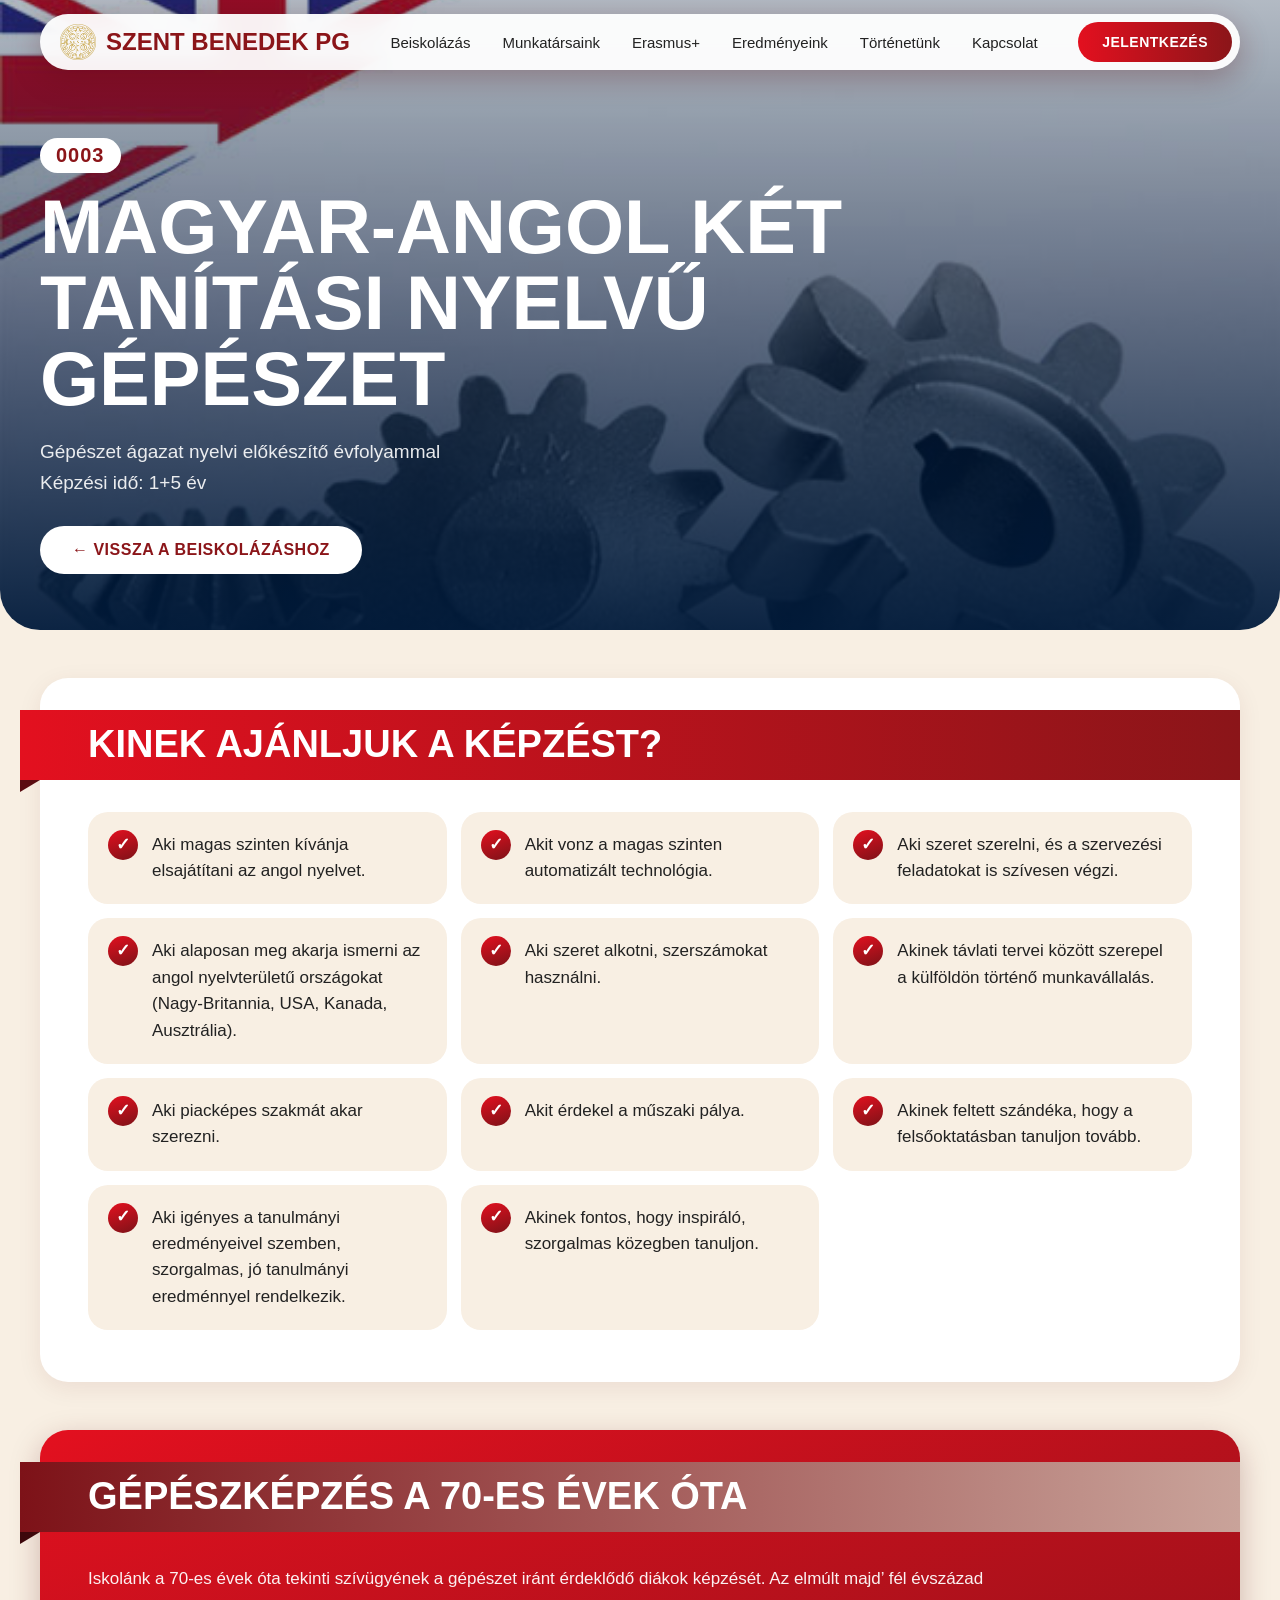
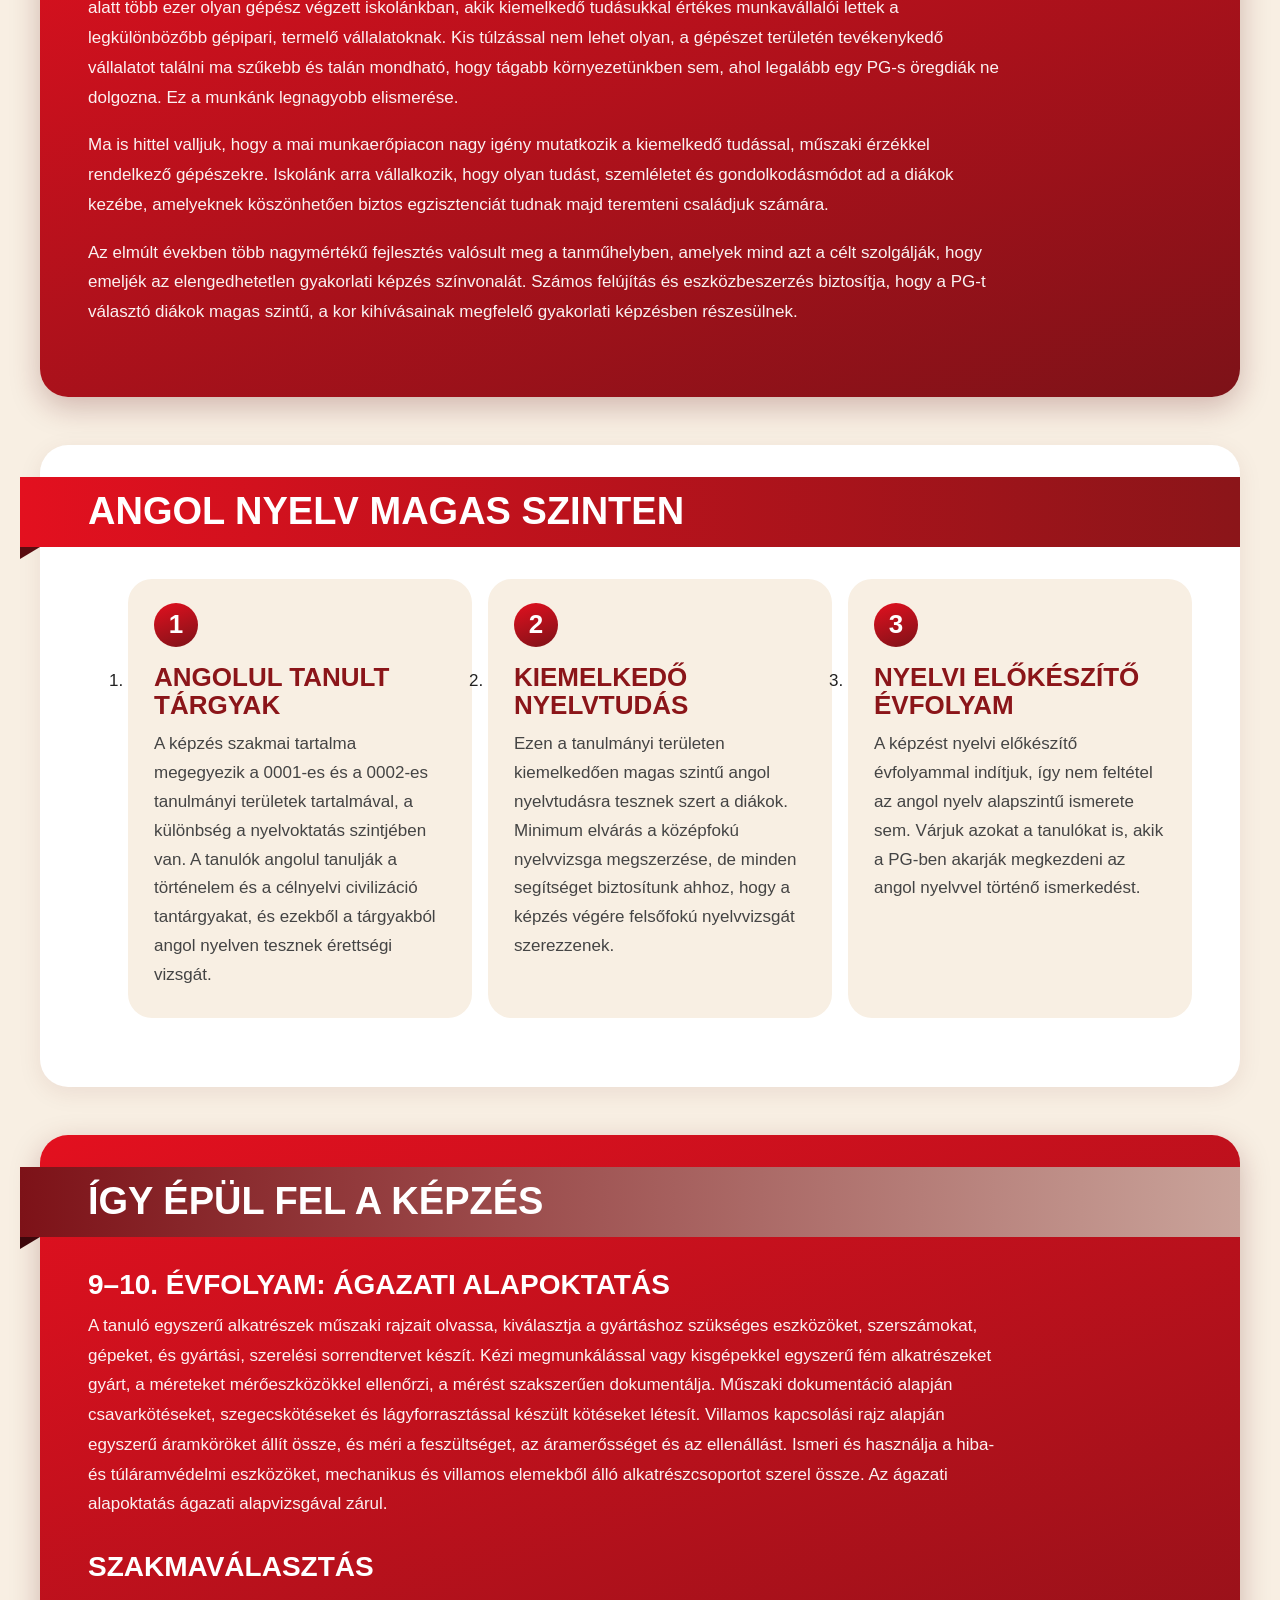
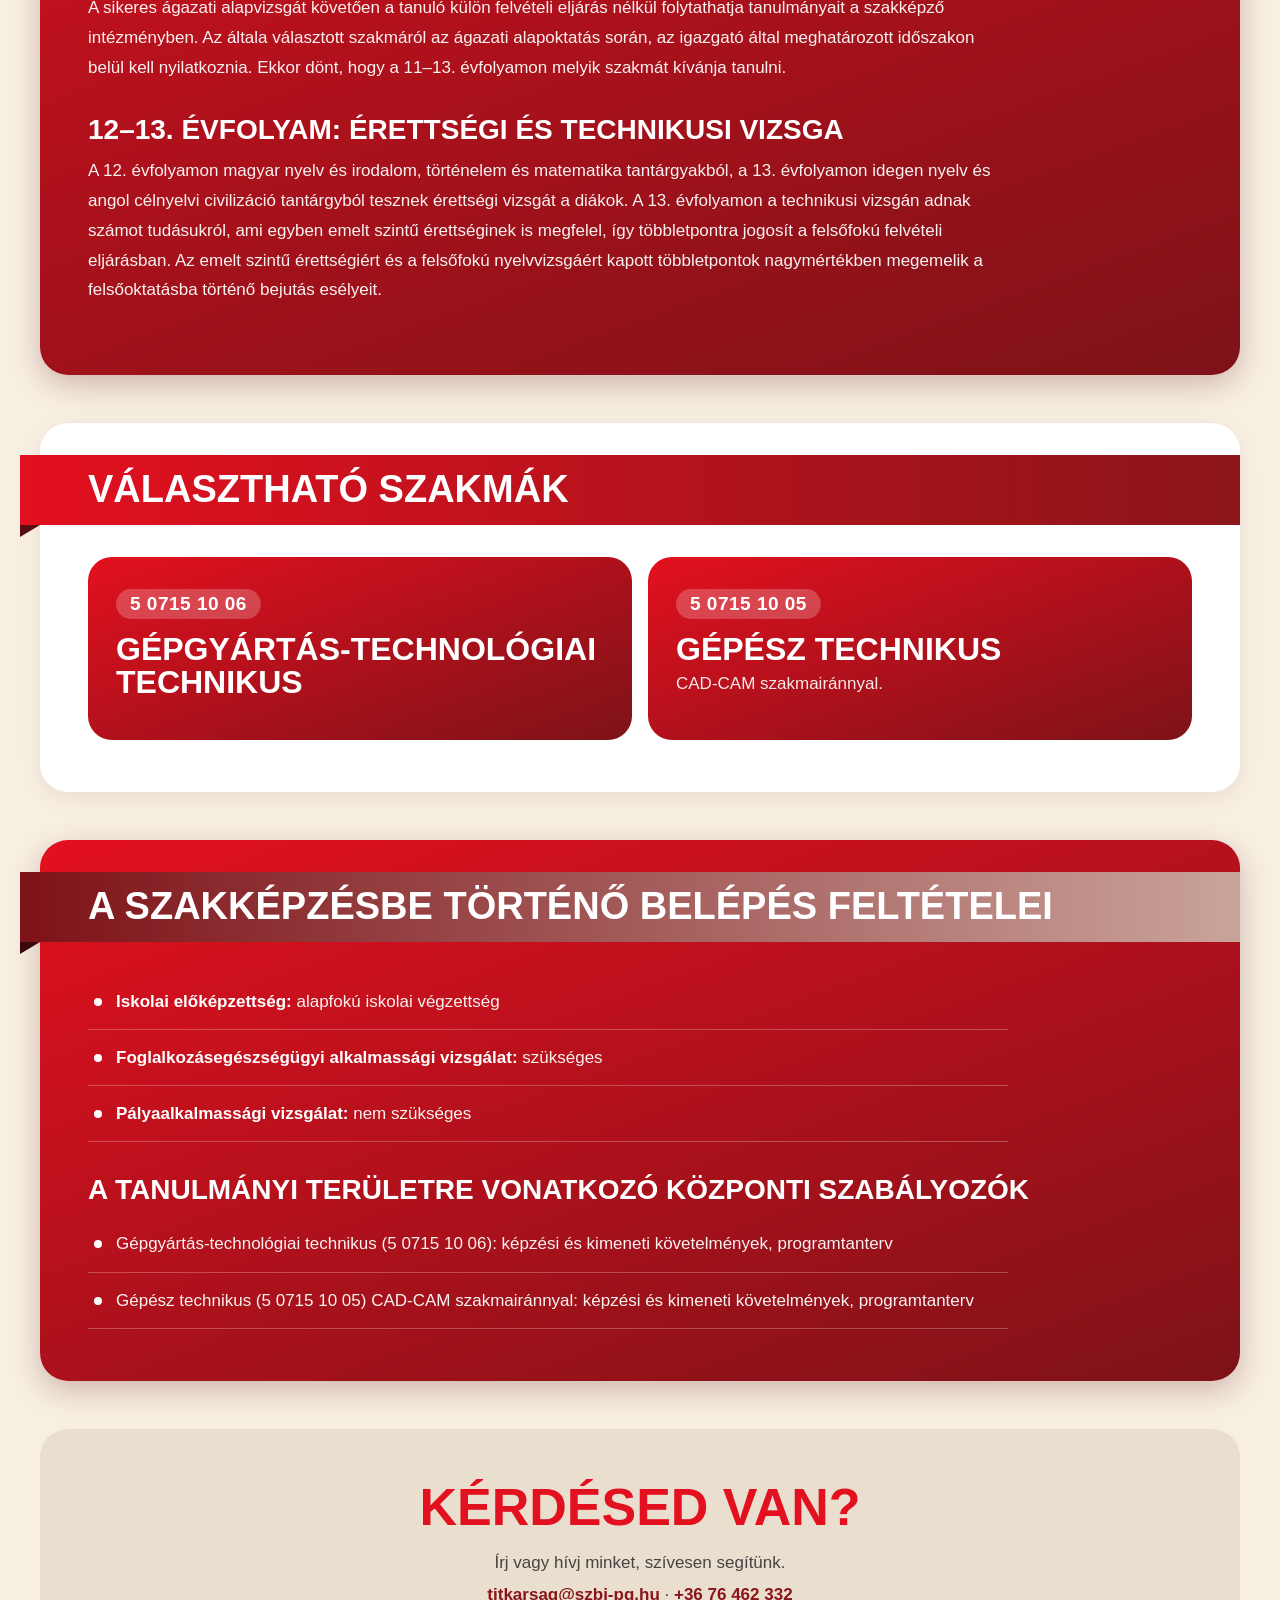
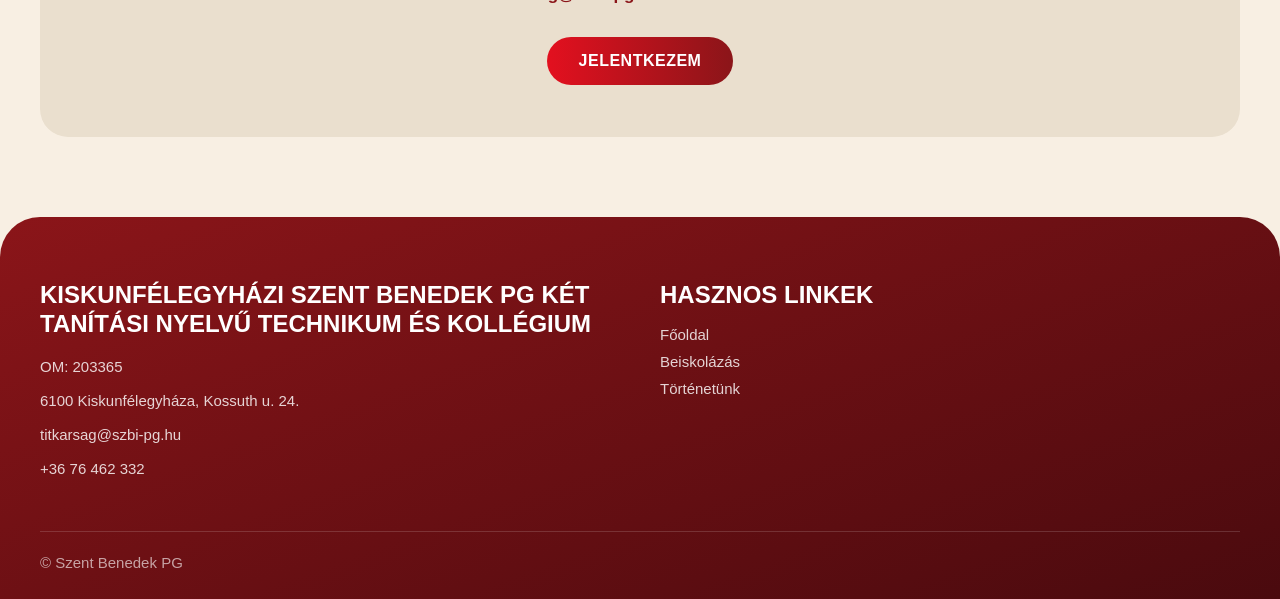
==== angol_gepesz.html @ d61a4f13 "Add files via upload" ====
<!DOCTYPE html>
<html lang="hu">
<head>
    <meta charset="UTF-8">
    <meta name="viewport" content="width=device-width, initial-scale=1.0">
    <title>Magyar-angol két tanítási nyelvű gépészet (0003) - Szent Benedek PG - Kiskunfélegyháza</title>
    <link rel="stylesheet" href="szakmak.css">
</head>
<body>
    <header>
        <nav class="fejlec-tartalom">
            <a href="index.html" class="logo-terulet">
                <img src="pg_logo.png" alt="PG Bencés Címer">
                Szent Benedek PG
            </a>
            <ul class="menu">
                <li><a href="beiskolazas.html">Beiskolázás</a></li>
                <li><a href="munkatarsak.html">Munkatársaink</a></li>
                <li><a href="Erasmus_2022.html">Erasmus+</a></li>
                <li><a href="eredmenyek.html">Eredményeink</a></li>
                <li><a href="index.html#tortenet">Történetünk</a></li>
                <li><a href="#kapcsolat">Kapcsolat</a></li>
            </ul>
            <a href="https://szbi-pg.hu/index.php/hu/beiskolazas" class="jelentkezes-gomb">
                Jelentkezés
            </a>
        </nav>
    </header>

    <section class="nyito-resz" style="background-image: linear-gradient(to top, rgba(0, 26, 58, 0.95), rgba(0, 26, 58, 0.3)), url('gépész_a.jpg');">
        <div class="nyito-tartalom">
            <span class="kod">0003</span>
            <h1>Magyar-angol két tanítási nyelvű gépészet</h1>
            <p>
                Gépészet ágazat nyelvi előkészítő évfolyammal<br>
                Képzési idő: 1+5 év
            </p>
            <a href="beiskolazas.html" class="fo-gomb">← Vissza a beiskolázáshoz</a>
        </div>
    </section>

    <section class="tartalmi-resz">
        <h2 class="szekcio-cim">Kinek ajánljuk a képzést?</h2>
        <ul class="ajanlo-lista">
            <li>Aki magas szinten kívánja elsajátítani az angol nyelvet.</li>
            <li>Akit vonz a magas szinten automatizált technológia.</li>
            <li>Aki szeret szerelni, és a szervezési feladatokat is szívesen végzi.</li>
            <li>Aki alaposan meg akarja ismerni az angol nyelvterületű országokat (Nagy-Britannia, USA, Kanada, Ausztrália).</li>
            <li>Aki szeret alkotni, szerszámokat használni.</li>
            <li>Akinek távlati tervei között szerepel a külföldön történő munkavállalás.</li>
            <li>Aki piacképes szakmát akar szerezni.</li>
            <li>Akit érdekel a műszaki pálya.</li>
            <li>Akinek feltett szándéka, hogy a felsőoktatásban tanuljon tovább.</li>
            <li>Aki igényes a tanulmányi eredményeivel szemben, szorgalmas, jó tanulmányi eredménnyel rendelkezik.</li>
            <li>Akinek fontos, hogy inspiráló, szorgalmas közegben tanuljon.</li>
        </ul>
    </section>

    <section class="reszlet-doboz">
        <div class="reszlet-tartalom">
            <h2>Gépészképzés a 70-es évek óta</h2>
            <p>
                Iskolánk a 70-es évek óta tekinti szívügyének a gépészet iránt érdeklődő diákok képzését.
                Az elmúlt majd’ fél évszázad alatt több ezer olyan gépész végzett iskolánkban, akik
                kiemelkedő tudásukkal értékes munkavállalói lettek a legkülönbözőbb gépipari, termelő
                vállalatoknak. Kis túlzással nem lehet olyan, a gépészet területén tevékenykedő vállalatot
                találni ma szűkebb és talán mondható, hogy tágabb környezetünkben sem, ahol legalább egy
                PG-s öregdiák ne dolgozna. Ez a munkánk legnagyobb elismerése.
            </p>
            <p>
                Ma is hittel valljuk, hogy a mai munkaerőpiacon nagy igény mutatkozik a kiemelkedő
                tudással, műszaki érzékkel rendelkező gépészekre. Iskolánk arra vállalkozik, hogy olyan
                tudást, szemléletet és gondolkodásmódot ad a diákok kezébe, amelyeknek köszönhetően biztos
                egzisztenciát tudnak majd teremteni családjuk számára.
            </p>
            <p>
                Az elmúlt években több nagymértékű fejlesztés valósult meg a tanműhelyben, amelyek mind azt
                a célt szolgálják, hogy emeljék az elengedhetetlen gyakorlati képzés színvonalát. Számos
                felújítás és eszközbeszerzés biztosítja, hogy a PG-t választó diákok magas szintű, a kor
                kihívásainak megfelelő gyakorlati képzésben részesülnek.
            </p>
        </div>
    </section>

    <section class="tartalmi-resz">
        <h2 class="szekcio-cim">Angol nyelv magas szinten</h2>
        <ol class="lepesek">
            <li>
                <h3>Angolul tanult tárgyak</h3>
                <p>
                    A képzés szakmai tartalma megegyezik a 0001-es és a 0002-es tanulmányi területek
                    tartalmával, a különbség a nyelvoktatás szintjében van. A tanulók angolul tanulják a
                    történelem és a célnyelvi civilizáció tantárgyakat, és ezekből a tárgyakból angol
                    nyelven tesznek érettségi vizsgát.
                </p>
            </li>
            <li>
                <h3>Kiemelkedő nyelvtudás</h3>
                <p>
                    Ezen a tanulmányi területen kiemelkedően magas szintű angol nyelvtudásra tesznek szert
                    a diákok. Minimum elvárás a középfokú nyelvvizsga megszerzése, de minden segítséget
                    biztosítunk ahhoz, hogy a képzés végére felsőfokú nyelvvizsgát szerezzenek.
                </p>
            </li>
            <li>
                <h3>Nyelvi előkészítő évfolyam</h3>
                <p>
                    A képzést nyelvi előkészítő évfolyammal indítjuk, így nem feltétel az angol nyelv
                    alapszintű ismerete sem. Várjuk azokat a tanulókat is, akik a PG-ben akarják megkezdeni
                    az angol nyelvvel történő ismerkedést.
                </p>
            </li>
        </ol>
    </section>

    <section class="reszlet-doboz">
        <div class="reszlet-tartalom">
            <h2>Így épül fel a képzés</h2>
            <h3>9–10. évfolyam: ágazati alapoktatás</h3>
            <p>
                A tanuló egyszerű alkatrészek műszaki rajzait olvassa, kiválasztja a gyártáshoz szükséges
                eszközöket, szerszámokat, gépeket, és gyártási, szerelési sorrendtervet készít. Kézi
                megmunkálással vagy kisgépekkel egyszerű fém alkatrészeket gyárt, a méreteket mérőeszközökkel
                ellenőrzi, a mérést szakszerűen dokumentálja. Műszaki dokumentáció alapján csavarkötéseket,
                szegecskötéseket és lágyforrasztással készült kötéseket létesít. Villamos kapcsolási rajz
                alapján egyszerű áramköröket állít össze, és méri a feszültséget, az áramerősséget és az
                ellenállást. Ismeri és használja a hiba- és túláramvédelmi eszközöket, mechanikus és villamos
                elemekből álló alkatrészcsoportot szerel össze. Az ágazati alapoktatás ágazati alapvizsgával
                zárul.
            </p>
            <h3>Szakmaválasztás</h3>
            <p>
                A sikeres ágazati alapvizsgát követően a tanuló külön felvételi eljárás nélkül folytathatja
                tanulmányait a szakképző intézményben. Az általa választott szakmáról az ágazati alapoktatás
                során, az igazgató által meghatározott időszakon belül kell nyilatkoznia. Ekkor dönt, hogy a
                11–13. évfolyamon melyik szakmát kívánja tanulni.
            </p>
            <h3>12–13. évfolyam: érettségi és technikusi vizsga</h3>
            <p>
                A 12. évfolyamon magyar nyelv és irodalom, történelem és matematika tantárgyakból, a 13.
                évfolyamon idegen nyelv és angol célnyelvi civilizáció tantárgyból tesznek érettségi vizsgát
                a diákok. A 13. évfolyamon a technikusi vizsgán adnak számot tudásukról, ami egyben emelt
                szintű érettséginek is megfelel, így többletpontra jogosít a felsőfokú felvételi eljárásban.
                Az emelt szintű érettségiért és a felsőfokú nyelvvizsgáért kapott többletpontok nagymértékben
                megemelik a felsőoktatásba történő bejutás esélyeit.
            </p>
        </div>
    </section>

    <section class="tartalmi-resz szorolap-resz">
        <h2 class="szekcio-cim">Választható szakmák</h2>
        <div class="szakma-valaszto">
            <div class="valaszto-kartya">
                <span class="kod">5 0715 10 06</span>
                <h3>Gépgyártás-technológiai technikus</h3>
            </div>
            <div class="valaszto-kartya">
                <span class="kod">5 0715 10 05</span>
                <h3>Gépész technikus</h3>
                <p>CAD-CAM szakmairánnyal.</p>
            </div>
        </div>
    </section>

    <section class="reszlet-doboz">
        <div class="reszlet-tartalom">
            <h2>A szakképzésbe történő belépés feltételei</h2>
            <ul class="feltetel-lista">
                <li><strong>Iskolai előképzettség:</strong> alapfokú iskolai végzettség</li>
                <li><strong>Foglalkozásegészségügyi alkalmassági vizsgálat:</strong> szükséges</li>
                <li><strong>Pályaalkalmassági vizsgálat:</strong> nem szükséges</li>
            </ul>
            <h3>A tanulmányi területre vonatkozó központi szabályozók</h3>
            <ul class="feltetel-lista">
                <li>Gépgyártás-technológiai technikus (5 0715 10 06): képzési és kimeneti követelmények, programtanterv</li>
                <li>Gépész technikus (5 0715 10 05) CAD-CAM szakmairánnyal: képzési és kimeneti követelmények, programtanterv</li>
            </ul>
        </div>
    </section>

    <section class="kerdes-resz">
        <div class="kerdes-tartalom">
            <h2>Kérdésed van?</h2>
            <p>
                Írj vagy hívj minket, szívesen segítünk.<br>
                <a href="mailto:titkarsag@szbi-pg.hu">titkarsag@szbi-pg.hu</a> ·
                <a href="tel:+3676462332">+36 76 462 332</a>
            </p>
            <a href="https://szbi-pg.hu/index.php/hu/beiskolazas" class="fo-gomb">
                Jelentkezem
            </a>
        </div>
    </section>

    <footer id="kapcsolat">
        <div class="lablec-tartalom">
            <div class="lablec-oszlop">
                <h4>
                    Kiskunfélegyházi Szent Benedek PG Két Tanítási Nyelvű Technikum és Kollégium
                </h4>
                <ul class="kapcsolat-adat">
                    <li>OM: 203365</li>
                    <li>6100 Kiskunfélegyháza, Kossuth u. 24.</li>
                    <li>titkarsag@szbi-pg.hu</li>
                    <li>+36 76 462 332</li>
                </ul>
            </div>
            <div class="lablec-oszlop">
                <h4>Hasznos linkek</h4>
                <ul>
                    <li><a href="index.html">Főoldal</a></li>
                    <li><a href="beiskolazas.html">Beiskolázás</a></li>
                    <li><a href="index.html#tortenet">Történetünk</a></li>
                </ul>
            </div>
        </div>
        <div class="lablec-also-resz">
            © Szent Benedek PG
        </div>
    </footer>
</body>
</html>
---- szakmak.css ----
:root{
    --piros: #e3101f;
    --piros-sotet: #8b1519;
    --bordo: #5a0c10;
    --krem: #f8efe3;
    --krem-sotet: #eadfce;
    --szoveg: #222;
    --szurke: #444;
    --vonal: #e6dccd;
    --atmenet: linear-gradient(90deg, #e3101f, #8b1519);
    --atmenet-fuggoleges: linear-gradient(160deg, #e3101f, #7d1218);
    --cim-betu: 'Barlow Condensed', 'Roboto Condensed', 'Arial Narrow', Arial, sans-serif;
    --szoveg-betu: 'Barlow', 'Helvetica Neue', Helvetica, Arial, sans-serif;
}

/* ---------- Alapok ---------- */

*{ box-sizing: border-box; }

html{ scroll-behavior: smooth; }

body{
    margin: 0;
    font-family: var(--szoveg-betu);
    font-size: 17px;
    color: var(--szoveg);
    background: var(--krem);
    overflow-x: hidden;
}

a{ text-decoration: none; color: inherit; transition: 0.3s; }
ul{ list-style: none; margin: 0; padding: 0; }

/* ---------- Lebegő fejléc ---------- */

header{
    position: fixed;
    top: 14px;
    left: 50%;
    transform: translateX(-50%);
    width: calc(100% - 32px);
    max-width: 1200px;
    z-index: 1000;
    background: rgba(255, 255, 255, 0.94);
    backdrop-filter: blur(12px);
    border-radius: 999px;
    box-shadow: 0 8px 30px rgba(90, 12, 16, 0.3);
}

.fejlec-tartalom{
    display: flex;
    justify-content: space-between;
    align-items: center;
    padding: 8px 8px 8px 20px;
}

.logo-terulet{
    display: flex;
    align-items: center;
    gap: 10px;
    font-family: var(--cim-betu);
    font-weight: 700;
    font-size: 24px;
    text-transform: uppercase;
    color: var(--piros-sotet);
}

.logo-terulet img{ height: 36px; }

.menu{
    display: flex;
    gap: 4px;
    font-size: 15px;
    font-weight: 500;
}

.menu a{
    display: block;
    padding: 8px 14px;
    border-radius: 999px;
}

.menu a:hover{
    background: var(--atmenet);
    color: #fff;
}

.jelentkezes-gomb{
    background: var(--atmenet);
    color: #fff;
    padding: 12px 24px;
    border-radius: 999px;
    font-size: 14px;
    font-weight: 600;
    text-transform: uppercase;
    letter-spacing: 0.5px;
}

.jelentkezes-gomb:hover{
    background: var(--bordo);
}

/* ---------- Nyitó rész ---------- */

.nyito-resz{
    min-height: 70vh;
    display: flex;
    align-items: flex-end;
    padding: 120px 40px 56px;
    border-radius: 0 0 40px 40px;
    background:
        linear-gradient(to top, rgba(90, 12, 16, 0.96), rgba(90, 12, 16, 0.25)),
        url('pg.jpg') center / cover;
    color: #fff;
}

.nyito-tartalom{
    width: 100%;
    max-width: 1200px;
    margin: 0 auto;
}

.nyito-resz .kod{
    display: inline-block;
    margin-bottom: 16px;
    padding: 6px 16px;
    border-radius: 999px;
    background: #fff;
    color: var(--piros-sotet);
    font-family: var(--cim-betu);
    font-size: 20px;
    font-weight: 700;
    letter-spacing: 1px;
}

.nyito-resz h1{
    max-width: 900px;
    margin: 0 0 20px;
    font-family: var(--cim-betu);
    font-size: clamp(42px, 6.5vw, 76px);
    font-weight: 700;
    line-height: 1;
    text-transform: uppercase;
}

.nyito-resz p{
    max-width: 620px;
    margin: 0 0 28px;
    font-size: 19px;
    line-height: 1.6;
    color: rgba(255, 255, 255, 0.9);
}

.fo-gomb{
    display: inline-block;
    padding: 15px 32px;
    border-radius: 999px;
    background: var(--atmenet);
    color: #fff;
    font-weight: 600;
    font-size: 16px;
    text-transform: uppercase;
    letter-spacing: 0.5px;
}

.fo-gomb:hover{ background: var(--bordo); }

/* a nyitó részben a gomb fehér, hogy elváljon a háttértől */
.nyito-resz .fo-gomb{
    background: #fff;
    color: var(--piros-sotet);
}

.nyito-resz .fo-gomb:hover{
    background: var(--krem-sotet);
}

/* ---------- Kártyák (fehér és piros) ---------- */

.tartalmi-resz,
.reszlet-doboz,
.kerdes-resz{
    --kancsal: 20px;     /* ennyivel lóg ki balra a szalag */
    --belso: 48px;       /* a kártya belső margója */
    position: relative;
    width: calc(100% - 32px);
    max-width: 1200px;
    margin: 48px auto;
    padding: 32px var(--belso) 52px;
    border-radius: 28px;
}

.tartalmi-resz{
    background: #fff;
    box-shadow: 0 6px 24px rgba(90, 12, 16, 0.08);
}

.reszlet-doboz{
    background: var(--atmenet-fuggoleges);
    color: #fff;
    box-shadow: 0 10px 30px rgba(90, 12, 16, 0.25);
}

.reszlet-tartalom{ max-width: none; }

/* ---------- Szalagos címek ---------- */

.szekcio-cim,
.reszlet-tartalom > h2{
    position: relative;
    margin: 0 calc(-1 * var(--belso)) 32px calc(-1 * var(--belso) - var(--kancsal));
    padding: 14px 24px 14px calc(var(--belso) + var(--kancsal));
    background: var(--atmenet);
    color: #fff;
    font-family: var(--cim-betu);
    font-size: clamp(26px, 3.4vw, 38px);
    font-weight: 700;
    line-height: 1.1;
    text-transform: uppercase;
}

/* a szalag behajtott sarka */
.szekcio-cim::after,
.reszlet-tartalom > h2::after{
    content: "";
    position: absolute;
    left: 0;
    top: 100%;
    border-style: solid;
    border-width: 12px var(--kancsal) 0 0;
    border-color: var(--bordo) transparent transparent transparent;
}

/* a piros kártyán a szalag világosabb, mint a szórólapon */
.reszlet-tartalom > h2{
    background: linear-gradient(90deg, #7d1218, #c9a39a);
}

.reszlet-tartalom > h2::after{
    border-top-color: #3d070b;
}

/* ---------- Szövegek ---------- */

.reszlet-tartalom p{
    max-width: 920px;
    margin: 0 0 18px;
    line-height: 1.75;
    color: rgba(255, 255, 255, 0.94);
}

.reszlet-tartalom h3{
    margin: 32px 0 10px;
    font-family: var(--cim-betu);
    font-size: 28px;
    font-weight: 700;
    text-transform: uppercase;
    color: #fff;
}

.tartalmi-resz .alcim{
    margin: 36px 0 10px;
    font-family: var(--cim-betu);
    font-size: 28px;
    font-weight: 700;
    text-transform: uppercase;
    color: var(--piros-sotet);
}

/* ---------- „Kinek ajánljuk?” lista ---------- */

.ajanlo-lista{
    display: grid;
    grid-template-columns: repeat(auto-fit, minmax(300px, 1fr));
    gap: 14px;
}

.ajanlo-lista li{
    position: relative;
    padding: 20px 22px 20px 64px;
    border-radius: 20px;
    background: var(--krem);
    line-height: 1.55;
}

.ajanlo-lista li::before{
    content: "✓";
    position: absolute;
    top: 18px;
    left: 20px;
    width: 30px;
    height: 30px;
    display: flex;
    align-items: center;
    justify-content: center;
    border-radius: 50%;
    background: var(--atmenet-fuggoleges);
    color: #fff;
    font-weight: 700;
}

/* ---------- Képzés felépítése (lépések) ---------- */

.lepesek{
    display: grid;
    grid-template-columns: repeat(auto-fit, minmax(300px, 1fr));
    gap: 16px;
    counter-reset: lepes;
}

.lepesek li{
    position: relative;
    padding: 84px 26px 28px;
    border-radius: 24px;
    background: var(--krem);
    counter-increment: lepes;
}

.lepesek li::before{
    content: counter(lepes);
    position: absolute;
    top: 24px;
    left: 26px;
    width: 44px;
    height: 44px;
    display: flex;
    align-items: center;
    justify-content: center;
    border-radius: 50%;
    background: var(--atmenet-fuggoleges);
    color: #fff;
    font-family: var(--cim-betu);
    font-size: 26px;
    font-weight: 700;
}

.lepesek h3{
    margin: 0 0 10px;
    font-family: var(--cim-betu);
    font-size: 26px;
    font-weight: 700;
    line-height: 1.1;
    text-transform: uppercase;
    color: var(--piros-sotet);
}

.lepesek p{
    margin: 0;
    line-height: 1.7;
    color: var(--szurke);
}

/* ---------- Választható szakmák ---------- */

.szakma-valaszto{
    display: grid;
    grid-template-columns: repeat(auto-fit, minmax(300px, 1fr));
    gap: 16px;
}

.valaszto-kartya{
    padding: 32px 28px;
    border-radius: 24px;
    background: var(--atmenet-fuggoleges);
    color: #fff;
}

.valaszto-kartya .kod{
    display: inline-block;
    margin-bottom: 14px;
    padding: 4px 14px;
    border-radius: 999px;
    background: rgba(255, 255, 255, 0.22);
    font-family: var(--cim-betu);
    font-size: 19px;
    font-weight: 600;
    letter-spacing: 0.5px;
}

.valaszto-kartya h3{
    margin: 0 0 8px;
    font-family: var(--cim-betu);
    font-size: 32px;
    font-weight: 700;
    line-height: 1.05;
    text-transform: uppercase;
    color: #fff;
}

.valaszto-kartya p{
    margin: 0;
    color: rgba(255, 255, 255, 0.9);
}

/* ha a piros kártyán belül van, fehér kártyaként jelenik meg */
.reszlet-doboz .valaszto-kartya{
    background: #fff;
    color: var(--szoveg);
}

.reszlet-doboz .valaszto-kartya .kod{
    background: var(--krem);
    color: var(--piros-sotet);
}

.reszlet-doboz .valaszto-kartya h3{ color: var(--piros-sotet); }
.reszlet-doboz .valaszto-kartya p{ color: var(--szurke); }

/* ---------- Belépési feltételek ---------- */

.feltetel-lista li{
    padding: 14px 0 14px 28px;
    position: relative;
    border-bottom: 1px solid var(--vonal);
    line-height: 1.6;
    color: var(--szurke);
}

.feltetel-lista li::before{
    content: "";
    position: absolute;
    left: 6px;
    top: 24px;
    width: 8px;
    height: 8px;
    border-radius: 50%;
    background: var(--piros);
}

.feltetel-lista strong{ color: var(--piros-sotet); }

/* piros kártyán */
.reszlet-doboz .feltetel-lista li{
    border-bottom-color: rgba(255, 255, 255, 0.25);
    color: rgba(255, 255, 255, 0.94);
    max-width: 920px;
}

.reszlet-doboz .feltetel-lista li::before{ background: #fff; }
.reszlet-doboz .feltetel-lista strong{ color: #fff; }

/* ---------- Kérdésed van? ---------- */

.kerdes-resz{
    padding: 52px var(--belso);
    background: var(--krem-sotet);
    text-align: center;
}

.kerdes-tartalom{
    max-width: 700px;
    margin: 0 auto;
}

.kerdes-tartalom h2{
    margin: 0 0 14px;
    font-family: var(--cim-betu);
    font-size: clamp(34px, 4.5vw, 52px);
    font-weight: 700;
    line-height: 1;
    text-transform: uppercase;
    color: var(--piros);
}

.kerdes-tartalom p{
    margin: 0 0 26px;
    line-height: 1.9;
    color: var(--szurke);
}

.kerdes-tartalom p a{
    font-weight: 600;
    color: var(--piros-sotet);
}

.kerdes-tartalom p a:hover{ color: var(--piros); }

/* ---------- Lábléc ---------- */

footer{
    margin-top: 80px;
    padding: 64px 32px 28px;
    border-radius: 40px 40px 0 0;
    background: linear-gradient(160deg, #8b1519, #4a0a0e);
    color: rgba(255, 255, 255, 0.82);
    font-size: 15px;
}

.lablec-tartalom{
    max-width: 1200px;
    margin: 0 auto 40px;
    display: grid;
    grid-template-columns: repeat(auto-fit, minmax(240px, 1fr));
    gap: 40px;
}

.lablec-oszlop h4{
    margin: 0 0 16px;
    font-family: var(--cim-betu);
    font-size: 24px;
    font-weight: 700;
    line-height: 1.2;
    text-transform: uppercase;
    color: #fff;
}

.lablec-oszlop li{ margin-bottom: 10px; }
.kapcsolat-adat{ line-height: 1.6; }
.lablec-oszlop a:hover{ color: #fff; text-decoration: underline; }

.lablec-also-resz{
    max-width: 1200px;
    margin: 0 auto;
    padding-top: 22px;
    border-top: 1px solid rgba(255, 255, 255, 0.2);
    opacity: 0.75;
}

#kapcsolat{ scroll-margin-top: 80px; }

/* ---------- Mobil és tablet ---------- */

@media (max-width: 768px){
    header{ border-radius: 24px; }

    .fejlec-tartalom{ flex-wrap: wrap; padding: 8px 12px 8px 16px; }

    .menu{
        order: 3;
        width: 100%;
        overflow-x: auto;
        white-space: nowrap;
    }

    .nyito-resz{
        padding: 150px 20px 40px;
        border-radius: 0 0 28px 28px;
    }

    .tartalmi-resz,
    .reszlet-doboz,
    .kerdes-resz{
        --kancsal: 10px;
        --belso: 22px;
        width: calc(100% - 20px);
        margin: 32px auto;
        padding-top: 24px;
        padding-bottom: 36px;
        border-radius: 22px;
    }

    .ajanlo-lista,
    .lepesek,
    .szakma-valaszto{
        grid-template-columns: 1fr;
    }

    footer{
        padding: 48px 20px 24px;
        margin-top: 50px;
        border-radius: 28px 28px 0 0;
    }
}
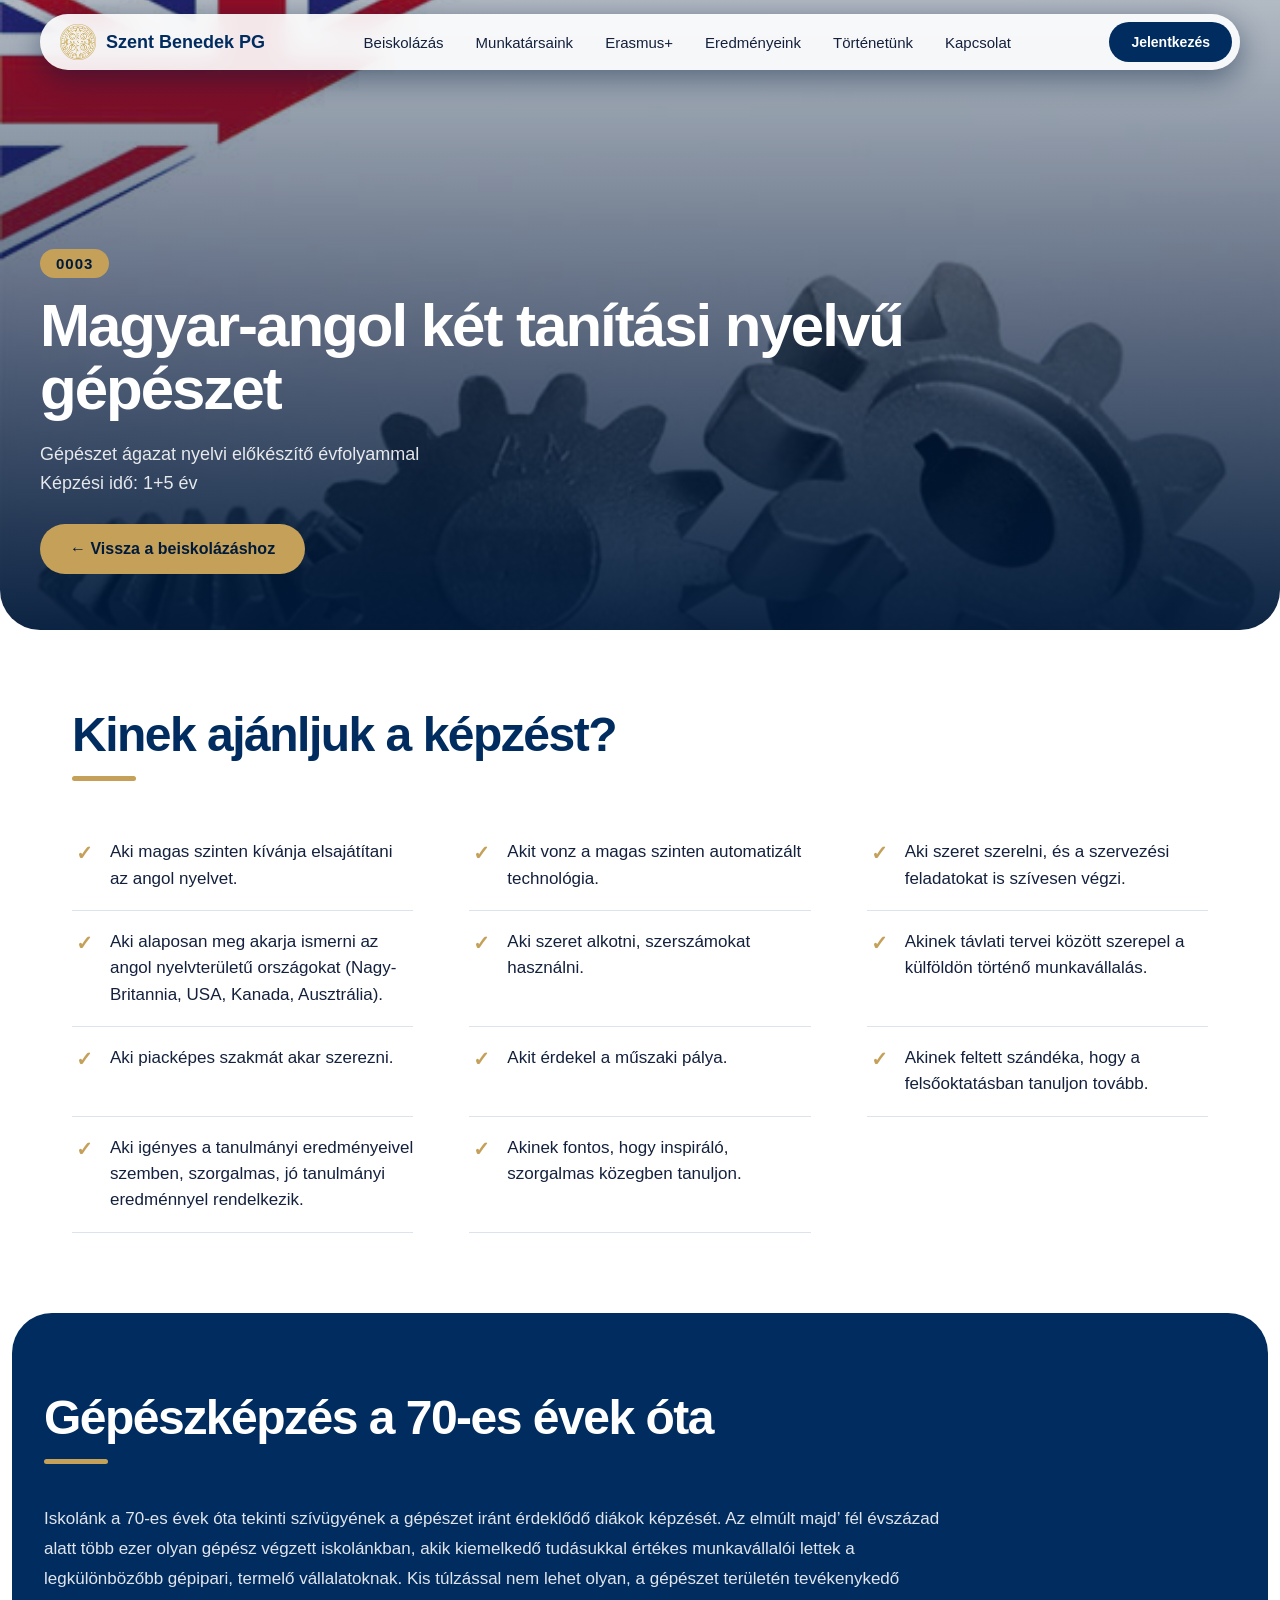
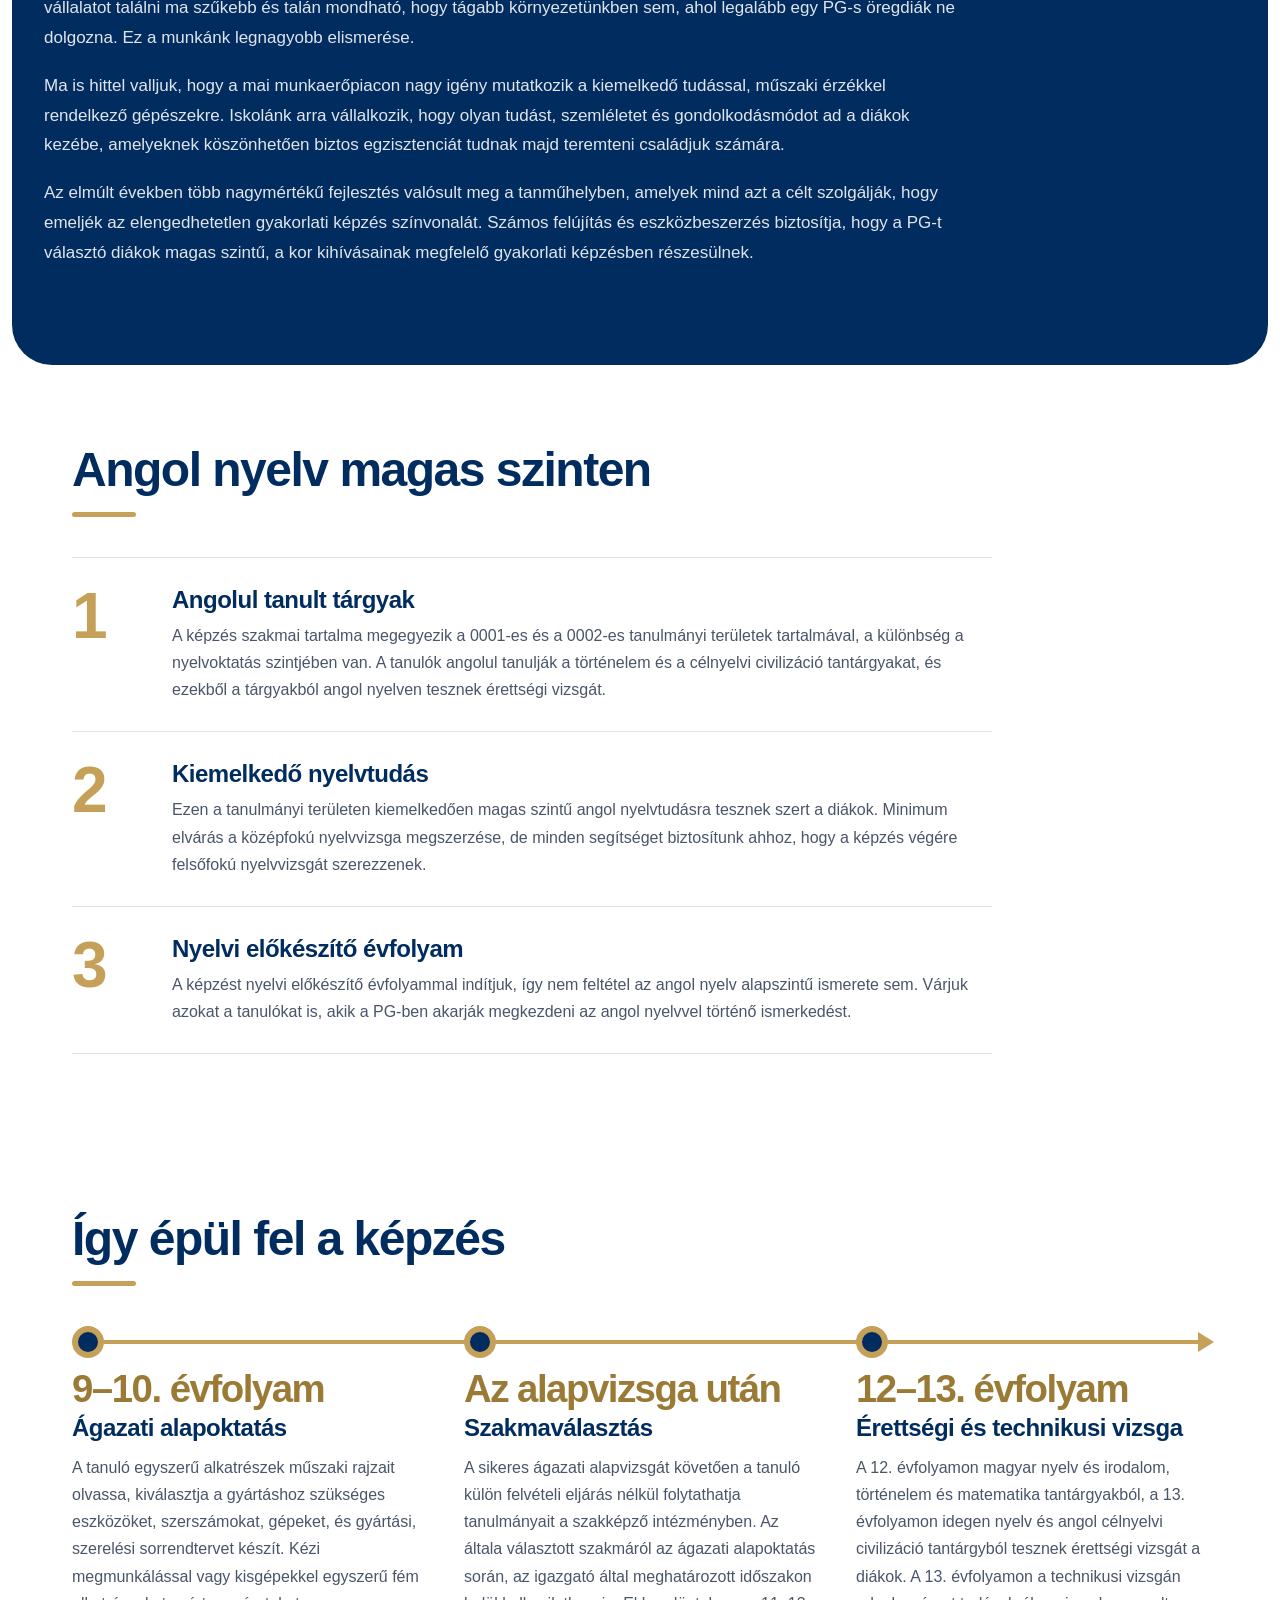
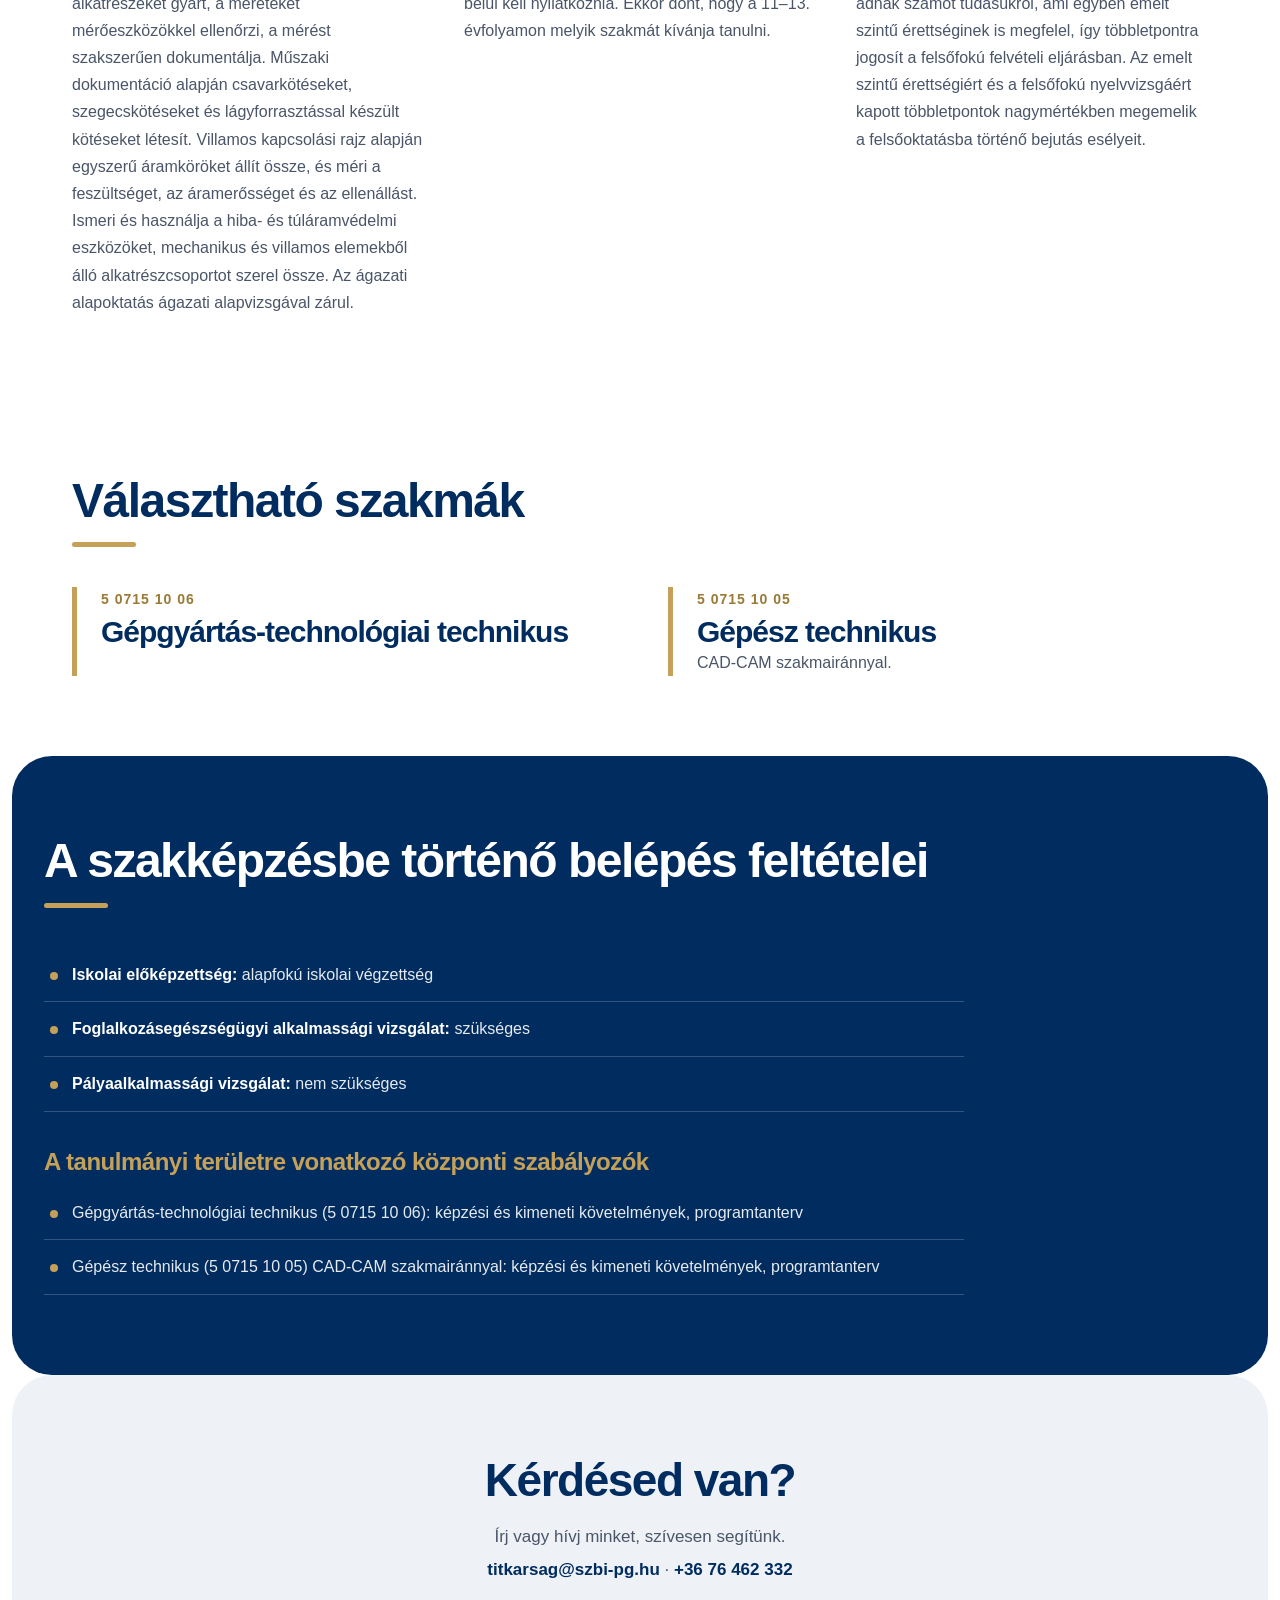
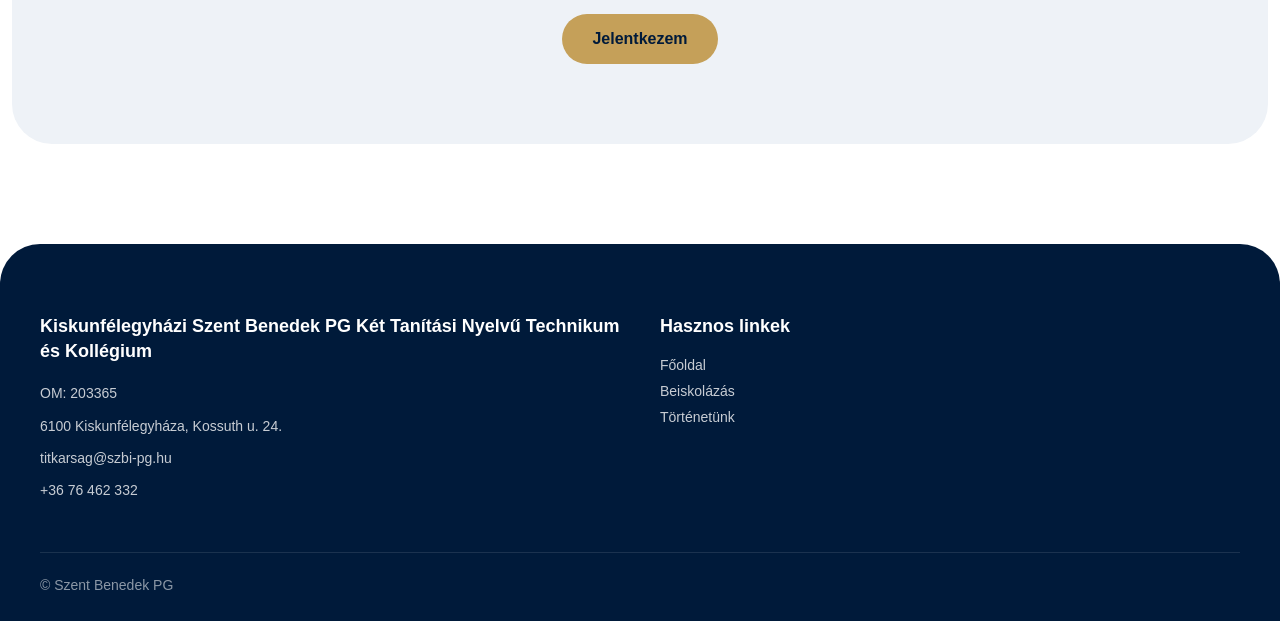
==== commit fea89cf7: "Fix HTML structure and formatting issues" ====
--- a/angol_gepesz.html
+++ b/angol_gepesz.html
@@ -113,39 +113,36 @@
         </ol>
     </section>
 
-    <section class="reszlet-doboz">
-        <div class="reszlet-tartalom">
-            <h2>Így épül fel a képzés</h2>
-            <h3>9–10. évfolyam: ágazati alapoktatás</h3>
-            <p>
-                A tanuló egyszerű alkatrészek műszaki rajzait olvassa, kiválasztja a gyártáshoz szükséges
-                eszközöket, szerszámokat, gépeket, és gyártási, szerelési sorrendtervet készít. Kézi
-                megmunkálással vagy kisgépekkel egyszerű fém alkatrészeket gyárt, a méreteket mérőeszközökkel
-                ellenőrzi, a mérést szakszerűen dokumentálja. Műszaki dokumentáció alapján csavarkötéseket,
-                szegecskötéseket és lágyforrasztással készült kötéseket létesít. Villamos kapcsolási rajz
-                alapján egyszerű áramköröket állít össze, és méri a feszültséget, az áramerősséget és az
-                ellenállást. Ismeri és használja a hiba- és túláramvédelmi eszközöket, mechanikus és villamos
-                elemekből álló alkatrészcsoportot szerel össze. Az ágazati alapoktatás ágazati alapvizsgával
-                zárul.
-            </p>
-            <h3>Szakmaválasztás</h3>
-            <p>
-                A sikeres ágazati alapvizsgát követően a tanuló külön felvételi eljárás nélkül folytathatja
-                tanulmányait a szakképző intézményben. Az általa választott szakmáról az ágazati alapoktatás
-                során, az igazgató által meghatározott időszakon belül kell nyilatkoznia. Ekkor dönt, hogy a
-                11–13. évfolyamon melyik szakmát kívánja tanulni.
-            </p>
-            <h3>12–13. évfolyam: érettségi és technikusi vizsga</h3>
-            <p>
-                A 12. évfolyamon magyar nyelv és irodalom, történelem és matematika tantárgyakból, a 13.
-                évfolyamon idegen nyelv és angol célnyelvi civilizáció tantárgyból tesznek érettségi vizsgát
-                a diákok. A 13. évfolyamon a technikusi vizsgán adnak számot tudásukról, ami egyben emelt
-                szintű érettséginek is megfelel, így többletpontra jogosít a felsőfokú felvételi eljárásban.
-                Az emelt szintű érettségiért és a felsőfokú nyelvvizsgáért kapott többletpontok nagymértékben
-                megemelik a felsőoktatásba történő bejutás esélyeit.
-            </p>
-        </div>
-    </section>
+    <section class="tartalmi-resz felepites">
+        <h2 class="szekcio-cim">Így épül fel a képzés</h2>
+        <div class="idovonal">
+            <div class="allomas">
+                <span class="allomas-jel"></span>
+                <div class="allomas-kartya">
+                    <span class="allomas-ido">9–10. évfolyam</span>
+                    <h3>Ágazati alapoktatás</h3>
+                    <p>A tanuló egyszerű alkatrészek műszaki rajzait olvassa, kiválasztja a gyártáshoz szükséges eszközöket, szerszámokat, gépeket, és gyártási, szerelési sorrendtervet készít. Kézi megmunkálással vagy kisgépekkel egyszerű fém alkatrészeket gyárt, a méreteket mérőeszközökkel ellenőrzi, a mérést szakszerűen dokumentálja. Műszaki dokumentáció alapján csavarkötéseket, szegecskötéseket és lágyforrasztással készült kötéseket létesít. Villamos kapcsolási rajz alapján egyszerű áramköröket állít össze, és méri a feszültséget, az áramerősséget és az ellenállást. Ismeri és használja a hiba- és túláramvédelmi eszközöket, mechanikus és villamos elemekből álló alkatrészcsoportot szerel össze. Az ágazati alapoktatás ágazati alapvizsgával zárul.</p>
+                </div>
+            </div>
+            <div class="allomas">
+                <span class="allomas-jel"></span>
+                <div class="allomas-kartya">
+                    <span class="allomas-ido">Az alapvizsga után</span>
+                    <h3>Szakmaválasztás</h3>
+                    <p>A sikeres ágazati alapvizsgát követően a tanuló külön felvételi eljárás nélkül folytathatja tanulmányait a szakképző intézményben. Az általa választott szakmáról az ágazati alapoktatás során, az igazgató által meghatározott időszakon belül kell nyilatkoznia. Ekkor dönt, hogy a 11–13. évfolyamon melyik szakmát kívánja tanulni.</p>
+                </div>
+            </div>
+            <div class="allomas">
+                <span class="allomas-jel"></span>
+                <div class="allomas-kartya">
+                    <span class="allomas-ido">12–13. évfolyam</span>
+                    <h3>Érettségi és technikusi vizsga</h3>
+                    <p>A 12. évfolyamon magyar nyelv és irodalom, történelem és matematika tantárgyakból, a 13. évfolyamon idegen nyelv és angol célnyelvi civilizáció tantárgyból tesznek érettségi vizsgát a diákok. A 13. évfolyamon a technikusi vizsgán adnak számot tudásukról, ami egyben emelt szintű érettséginek is megfelel, így többletpontra jogosít a felsőfokú felvételi eljárásban. Az emelt szintű érettségiért és a felsőfokú nyelvvizsgáért kapott többletpontok nagymértékben megemelik a felsőoktatásba történő bejutás esélyeit.</p>
+                </div>
+            </div>
+        </div>
+    </section>
+
 
     <section class="tartalmi-resz szorolap-resz">
         <h2 class="szekcio-cim">Választható szakmák</h2>
@@ -219,4 +216,4 @@
         </div>
     </footer>
 </body>
-</html>+</html>
--- a/szakmak.css
+++ b/szakmak.css
@@ -1,16 +1,13 @@
 :root{
-    --piros: #e3101f;
-    --piros-sotet: #8b1519;
-    --bordo: #5a0c10;
-    --krem: #f8efe3;
-    --krem-sotet: #eadfce;
-    --szoveg: #222;
-    --szurke: #444;
-    --vonal: #e6dccd;
-    --atmenet: linear-gradient(90deg, #e3101f, #8b1519);
-    --atmenet-fuggoleges: linear-gradient(160deg, #e3101f, #7d1218);
-    --cim-betu: 'Barlow Condensed', 'Roboto Condensed', 'Arial Narrow', Arial, sans-serif;
-    --szoveg-betu: 'Barlow', 'Helvetica Neue', Helvetica, Arial, sans-serif;
+    --kek: #002c5f;
+    --kek-sotet: #001a3a;
+    --arany: #c5a059;
+    --arany-sotet: #9a7a35;
+    --szoveg: #14213d;
+    --szurke: #4a5568;
+    --hatter-szurke: #eef2f7;
+    --vonal: #dde3ec;
+    --betutipus: 'Helvetica Neue', Helvetica, Arial, sans-serif;
 }
 
 /* ---------- Alapok ---------- */
@@ -21,17 +18,16 @@
 
 body{
     margin: 0;
-    font-family: var(--szoveg-betu);
-    font-size: 17px;
+    font-family: var(--betutipus);
     color: var(--szoveg);
-    background: var(--krem);
+    background: #fff;
     overflow-x: hidden;
 }
 
 a{ text-decoration: none; color: inherit; transition: 0.3s; }
-ul{ list-style: none; margin: 0; padding: 0; }
-
-/* ---------- Lebegő fejléc ---------- */
+ul, ol{ list-style: none; margin: 0; padding: 0; }
+
+/* ---------- Lebegő fejléc (lekerekített sáv) ---------- */
 
 header{
     position: fixed;
@@ -41,10 +37,10 @@
     width: calc(100% - 32px);
     max-width: 1200px;
     z-index: 1000;
-    background: rgba(255, 255, 255, 0.94);
+    background: rgba(255, 255, 255, 0.9);
     backdrop-filter: blur(12px);
     border-radius: 999px;
-    box-shadow: 0 8px 30px rgba(90, 12, 16, 0.3);
+    box-shadow: 0 8px 30px rgba(0, 26, 58, 0.482);
 }
 
 .fejlec-tartalom{
@@ -58,11 +54,9 @@
     display: flex;
     align-items: center;
     gap: 10px;
-    font-family: var(--cim-betu);
     font-weight: 700;
-    font-size: 24px;
-    text-transform: uppercase;
-    color: var(--piros-sotet);
+    font-size: 18px;
+    color: var(--kek);
 }
 
 .logo-terulet img{ height: 36px; }
@@ -81,23 +75,22 @@
 }
 
 .menu a:hover{
-    background: var(--atmenet);
+    background: var(--arany);
+    color: var(--kek);
+}
+
+.jelentkezes-gomb{
+    background: var(--kek);
     color: #fff;
-}
-
-.jelentkezes-gomb{
-    background: var(--atmenet);
-    color: #fff;
-    padding: 12px 24px;
+    padding: 12px 22px;
     border-radius: 999px;
     font-size: 14px;
     font-weight: 600;
-    text-transform: uppercase;
-    letter-spacing: 0.5px;
 }
 
 .jelentkezes-gomb:hover{
-    background: var(--bordo);
+    background: var(--arany);
+    color: var(--kek-sotet);
 }
 
 /* ---------- Nyitó rész ---------- */
@@ -106,10 +99,10 @@
     min-height: 70vh;
     display: flex;
     align-items: flex-end;
-    padding: 120px 40px 56px;
+    padding: 110px 40px 56px;
     border-radius: 0 0 40px 40px;
     background:
-        linear-gradient(to top, rgba(90, 12, 16, 0.96), rgba(90, 12, 16, 0.25)),
+        linear-gradient(to top, rgba(0, 26, 58, 0.95), rgba(0, 26, 58, 0.3)),
         url('pg.jpg') center / cover;
     color: #fff;
 }
@@ -125,10 +118,9 @@
     margin-bottom: 16px;
     padding: 6px 16px;
     border-radius: 999px;
-    background: #fff;
-    color: var(--piros-sotet);
-    font-family: var(--cim-betu);
-    font-size: 20px;
+    background: var(--arany);
+    color: var(--kek-sotet);
+    font-size: 15px;
     font-weight: 700;
     letter-spacing: 1px;
 }
@@ -136,212 +128,160 @@
 .nyito-resz h1{
     max-width: 900px;
     margin: 0 0 20px;
-    font-family: var(--cim-betu);
-    font-size: clamp(42px, 6.5vw, 76px);
-    font-weight: 700;
-    line-height: 1;
-    text-transform: uppercase;
+    font-size: clamp(38px, 6vw, 60px);
+    font-weight: 800;
+    line-height: 1.05;
+    letter-spacing: -2px;
 }
 
 .nyito-resz p{
-    max-width: 620px;
-    margin: 0 0 28px;
-    font-size: 19px;
+    max-width: 600px;
+    margin: 0 0 26px;
+    font-size: 18px;
     line-height: 1.6;
-    color: rgba(255, 255, 255, 0.9);
+    color: rgba(255, 255, 255, 0.88);
 }
 
 .fo-gomb{
     display: inline-block;
-    padding: 15px 32px;
+    padding: 16px 30px;
     border-radius: 999px;
-    background: var(--atmenet);
-    color: #fff;
+    background: var(--arany);
+    color: var(--kek-sotet);
     font-weight: 600;
     font-size: 16px;
-    text-transform: uppercase;
-    letter-spacing: 0.5px;
-}
-
-.fo-gomb:hover{ background: var(--bordo); }
-
-/* a nyitó részben a gomb fehér, hogy elváljon a háttértől */
-.nyito-resz .fo-gomb{
-    background: #fff;
-    color: var(--piros-sotet);
-}
-
-.nyito-resz .fo-gomb:hover{
-    background: var(--krem-sotet);
-}
-
-/* ---------- Kártyák (fehér és piros) ---------- */
-
-.tartalmi-resz,
-.reszlet-doboz,
-.kerdes-resz{
-    --kancsal: 20px;     /* ennyivel lóg ki balra a szalag */
-    --belso: 48px;       /* a kártya belső margója */
-    position: relative;
-    width: calc(100% - 32px);
+}
+
+.fo-gomb:hover{ background: #fff; }
+
+/* ---------- Szekciók ---------- */
+
+.tartalmi-resz{
     max-width: 1200px;
-    margin: 48px auto;
-    padding: 32px var(--belso) 52px;
-    border-radius: 28px;
-}
-
-.tartalmi-resz{
-    background: #fff;
-    box-shadow: 0 6px 24px rgba(90, 12, 16, 0.08);
-}
-
-.reszlet-doboz{
-    background: var(--atmenet-fuggoleges);
-    color: #fff;
-    box-shadow: 0 10px 30px rgba(90, 12, 16, 0.25);
-}
-
-.reszlet-tartalom{ max-width: none; }
-
-/* ---------- Szalagos címek ---------- */
+    margin: 0 auto;
+    padding: 80px 32px;
+}
 
 .szekcio-cim,
 .reszlet-tartalom > h2{
-    position: relative;
-    margin: 0 calc(-1 * var(--belso)) 32px calc(-1 * var(--belso) - var(--kancsal));
-    padding: 14px 24px 14px calc(var(--belso) + var(--kancsal));
-    background: var(--atmenet);
-    color: #fff;
-    font-family: var(--cim-betu);
-    font-size: clamp(26px, 3.4vw, 38px);
-    font-weight: 700;
-    line-height: 1.1;
-    text-transform: uppercase;
-}
-
-/* a szalag behajtott sarka */
+    margin: 0 0 40px;
+    font-size: clamp(32px, 4.5vw, 48px);
+    font-weight: 800;
+    line-height: 1.05;
+    letter-spacing: -1.5px;
+    color: var(--kek);
+}
+
+/* arany vonal a címek alatt */
 .szekcio-cim::after,
 .reszlet-tartalom > h2::after{
     content: "";
-    position: absolute;
-    left: 0;
-    top: 100%;
-    border-style: solid;
-    border-width: 12px var(--kancsal) 0 0;
-    border-color: var(--bordo) transparent transparent transparent;
-}
-
-/* a piros kártyán a szalag világosabb, mint a szórólapon */
-.reszlet-tartalom > h2{
-    background: linear-gradient(90deg, #7d1218, #c9a39a);
-}
-
-.reszlet-tartalom > h2::after{
-    border-top-color: #3d070b;
-}
-
-/* ---------- Szövegek ---------- */
+    display: block;
+    width: 64px;
+    height: 5px;
+    margin-top: 16px;
+    border-radius: 3px;
+    background: var(--arany);
+}
+
+/* kék, lekerekített blokk (mint a főoldalon a Történet) */
+.reszlet-doboz{
+    margin: 0 12px;
+    padding: 80px 32px;
+    border-radius: 40px;
+    background: var(--kek);
+    color: #fff;
+}
+
+.reszlet-tartalom{
+    max-width: 1200px;
+    margin: 0 auto;
+}
+
+.reszlet-tartalom > h2{ color: #fff; }
 
 .reszlet-tartalom p{
     max-width: 920px;
     margin: 0 0 18px;
+    font-size: 17px;
     line-height: 1.75;
-    color: rgba(255, 255, 255, 0.94);
+    color: rgba(255, 255, 255, 0.88);
 }
 
 .reszlet-tartalom h3{
-    margin: 32px 0 10px;
-    font-family: var(--cim-betu);
-    font-size: 28px;
-    font-weight: 700;
-    text-transform: uppercase;
-    color: #fff;
+    margin: 36px 0 10px;
+    font-size: 24px;
+    letter-spacing: -0.5px;
+    color: var(--arany);
 }
 
 .tartalmi-resz .alcim{
-    margin: 36px 0 10px;
-    font-family: var(--cim-betu);
-    font-size: 28px;
-    font-weight: 700;
-    text-transform: uppercase;
-    color: var(--piros-sotet);
-}
-
-/* ---------- „Kinek ajánljuk?” lista ---------- */
+    margin: 40px 0 10px;
+    font-size: 24px;
+    letter-spacing: -0.5px;
+    color: var(--kek);
+}
+
+/* ---------- „Kinek ajánljuk?” – nyitott lista, arany pipákkal ---------- */
 
 .ajanlo-lista{
     display: grid;
-    grid-template-columns: repeat(auto-fit, minmax(300px, 1fr));
-    gap: 14px;
+    grid-template-columns: repeat(auto-fit, minmax(320px, 1fr));
+    column-gap: 56px;
 }
 
 .ajanlo-lista li{
     position: relative;
-    padding: 20px 22px 20px 64px;
-    border-radius: 20px;
-    background: var(--krem);
+    padding: 18px 0 18px 38px;
+    border-bottom: 1px solid var(--vonal);
+    font-size: 17px;
     line-height: 1.55;
+    color: var(--szoveg);
 }
 
 .ajanlo-lista li::before{
     content: "✓";
     position: absolute;
-    top: 18px;
-    left: 20px;
-    width: 30px;
-    height: 30px;
-    display: flex;
-    align-items: center;
-    justify-content: center;
-    border-radius: 50%;
-    background: var(--atmenet-fuggoleges);
-    color: #fff;
-    font-weight: 700;
-}
-
-/* ---------- Képzés felépítése (lépések) ---------- */
+    top: 17px;
+    left: 4px;
+    font-size: 20px;
+    font-weight: 800;
+    color: var(--arany);
+}
+
+/* ---------- Számozott pontok (pl. nyelvi szekció) – kártya nélkül ---------- */
 
 .lepesek{
+    max-width: 920px;
+    counter-reset: lepes;
+}
+
+.lepesek li{
     display: grid;
-    grid-template-columns: repeat(auto-fit, minmax(300px, 1fr));
-    gap: 16px;
-    counter-reset: lepes;
-}
-
-.lepesek li{
-    position: relative;
-    padding: 84px 26px 28px;
-    border-radius: 24px;
-    background: var(--krem);
+    grid-template-columns: 84px 1fr;
+    column-gap: 16px;
+    padding: 28px 0;
+    border-top: 1px solid var(--vonal);
     counter-increment: lepes;
 }
+
+.lepesek li:last-child{ border-bottom: 1px solid var(--vonal); }
 
 .lepesek li::before{
     content: counter(lepes);
-    position: absolute;
-    top: 24px;
-    left: 26px;
-    width: 44px;
-    height: 44px;
-    display: flex;
-    align-items: center;
-    justify-content: center;
-    border-radius: 50%;
-    background: var(--atmenet-fuggoleges);
-    color: #fff;
-    font-family: var(--cim-betu);
-    font-size: 26px;
-    font-weight: 700;
+    grid-row: 1 / span 2;
+    font-size: 64px;
+    font-weight: 800;
+    line-height: 0.95;
+    letter-spacing: -3px;
+    color: var(--arany);
 }
 
 .lepesek h3{
-    margin: 0 0 10px;
-    font-family: var(--cim-betu);
-    font-size: 26px;
-    font-weight: 700;
-    line-height: 1.1;
-    text-transform: uppercase;
-    color: var(--piros-sotet);
+    margin: 0 0 8px;
+    font-size: 24px;
+    letter-spacing: -0.5px;
+    color: var(--kek);
 }
 
 .lepesek p{
@@ -350,67 +290,52 @@
     color: var(--szurke);
 }
 
-/* ---------- Választható szakmák ---------- */
+/* ---------- Választható szakmák – nyitott sorok arany vonallal ---------- */
 
 .szakma-valaszto{
     display: grid;
     grid-template-columns: repeat(auto-fit, minmax(300px, 1fr));
-    gap: 16px;
+    gap: 32px 56px;
 }
 
 .valaszto-kartya{
-    padding: 32px 28px;
-    border-radius: 24px;
-    background: var(--atmenet-fuggoleges);
-    color: #fff;
+    padding: 4px 0 4px 24px;
+    border-left: 5px solid var(--arany);
 }
 
 .valaszto-kartya .kod{
-    display: inline-block;
-    margin-bottom: 14px;
-    padding: 4px 14px;
-    border-radius: 999px;
-    background: rgba(255, 255, 255, 0.22);
-    font-family: var(--cim-betu);
-    font-size: 19px;
-    font-weight: 600;
-    letter-spacing: 0.5px;
+    display: block;
+    margin-bottom: 8px;
+    font-size: 14px;
+    font-weight: 700;
+    letter-spacing: 1px;
+    color: var(--arany-sotet);
 }
 
 .valaszto-kartya h3{
-    margin: 0 0 8px;
-    font-family: var(--cim-betu);
-    font-size: 32px;
-    font-weight: 700;
-    line-height: 1.05;
-    text-transform: uppercase;
-    color: #fff;
+    margin: 0 0 6px;
+    font-size: 30px;
+    line-height: 1.1;
+    letter-spacing: -1px;
+    color: var(--kek);
 }
 
 .valaszto-kartya p{
     margin: 0;
-    color: rgba(255, 255, 255, 0.9);
-}
-
-/* ha a piros kártyán belül van, fehér kártyaként jelenik meg */
-.reszlet-doboz .valaszto-kartya{
-    background: #fff;
-    color: var(--szoveg);
-}
-
-.reszlet-doboz .valaszto-kartya .kod{
-    background: var(--krem);
-    color: var(--piros-sotet);
-}
-
-.reszlet-doboz .valaszto-kartya h3{ color: var(--piros-sotet); }
-.reszlet-doboz .valaszto-kartya p{ color: var(--szurke); }
+    color: var(--szurke);
+}
+
+/* a kék blokkban fehér szöveggel */
+.reszlet-doboz .valaszto-kartya .kod{ color: var(--arany); }
+.reszlet-doboz .valaszto-kartya h3{ margin-top: 0; color: #fff; font-size: 30px; }
+.reszlet-doboz .valaszto-kartya p{ color: rgba(255, 255, 255, 0.85); }
 
 /* ---------- Belépési feltételek ---------- */
 
 .feltetel-lista li{
+    position: relative;
+    max-width: 920px;
     padding: 14px 0 14px 28px;
-    position: relative;
     border-bottom: 1px solid var(--vonal);
     line-height: 1.6;
     color: var(--szurke);
@@ -424,26 +349,101 @@
     width: 8px;
     height: 8px;
     border-radius: 50%;
-    background: var(--piros);
-}
-
-.feltetel-lista strong{ color: var(--piros-sotet); }
-
-/* piros kártyán */
+    background: var(--arany);
+}
+
+.feltetel-lista strong{ color: var(--kek); }
+
+/* kék blokkon */
 .reszlet-doboz .feltetel-lista li{
-    border-bottom-color: rgba(255, 255, 255, 0.25);
-    color: rgba(255, 255, 255, 0.94);
-    max-width: 920px;
-}
-
-.reszlet-doboz .feltetel-lista li::before{ background: #fff; }
+    border-bottom-color: rgba(255, 255, 255, 0.2);
+    color: rgba(255, 255, 255, 0.9);
+}
+
 .reszlet-doboz .feltetel-lista strong{ color: #fff; }
 
+/* ---------- Képzés felépítése: idővonal (kártya nélkül) ---------- */
+
+.idovonal{
+    position: relative;
+    display: grid;
+    grid-template-columns: repeat(3, 1fr);
+    gap: 40px;
+    padding-top: 44px;
+}
+
+/* az arany vonal, ami végigvezet a képzésen */
+.idovonal::before{
+    content: "";
+    position: absolute;
+    top: 14px;
+    left: 0;
+    right: 0;
+    height: 4px;
+    border-radius: 2px;
+    background: var(--arany);
+}
+
+/* nyílhegy a vonal végén */
+.idovonal::after{
+    content: "";
+    position: absolute;
+    top: 6px;
+    right: -6px;
+    border-style: solid;
+    border-width: 10px 0 10px 16px;
+    border-color: transparent transparent transparent var(--arany);
+}
+
+.allomas{ position: relative; }
+
+.allomas-jel{
+    position: absolute;
+    top: -44px;
+    left: 0;
+    z-index: 1;
+    width: 32px;
+    height: 32px;
+    border-radius: 50%;
+    background: var(--kek);
+    border: 6px solid var(--arany);
+}
+
+.allomas-kartya{
+    height: 100%;
+}
+
+.allomas-ido{
+    display: block;
+    margin-bottom: 6px;
+    font-size: clamp(30px, 3vw, 40px);
+    font-weight: 800;
+    line-height: 1;
+    letter-spacing: -1.5px;
+    color: var(--arany-sotet);
+}
+
+.allomas-kartya h3{
+    margin: 0 0 12px;
+    font-size: 24px;
+    line-height: 1.15;
+    letter-spacing: -0.5px;
+    color: var(--kek);
+}
+
+.allomas-kartya p{
+    margin: 0;
+    line-height: 1.7;
+    color: var(--szurke);
+}
+
 /* ---------- Kérdésed van? ---------- */
 
 .kerdes-resz{
-    padding: 52px var(--belso);
-    background: var(--krem-sotet);
+    margin: 0 12px;
+    padding: 80px 32px;
+    border-radius: 40px;
+    background: var(--hatter-szurke);
     text-align: center;
 }
 
@@ -453,37 +453,37 @@
 }
 
 .kerdes-tartalom h2{
-    margin: 0 0 14px;
-    font-family: var(--cim-betu);
-    font-size: clamp(34px, 4.5vw, 52px);
-    font-weight: 700;
-    line-height: 1;
-    text-transform: uppercase;
-    color: var(--piros);
+    margin: 0 0 16px;
+    font-size: clamp(32px, 4.5vw, 46px);
+    font-weight: 800;
+    line-height: 1.1;
+    letter-spacing: -1.5px;
+    color: var(--kek);
 }
 
 .kerdes-tartalom p{
-    margin: 0 0 26px;
+    margin: 0 0 28px;
+    font-size: 17px;
     line-height: 1.9;
     color: var(--szurke);
 }
 
 .kerdes-tartalom p a{
     font-weight: 600;
-    color: var(--piros-sotet);
-}
-
-.kerdes-tartalom p a:hover{ color: var(--piros); }
+    color: var(--kek);
+}
+
+.kerdes-tartalom p a:hover{ color: var(--arany-sotet); }
 
 /* ---------- Lábléc ---------- */
 
 footer{
-    margin-top: 80px;
-    padding: 64px 32px 28px;
+    margin-top: 100px;
+    padding: 70px 32px 28px;
     border-radius: 40px 40px 0 0;
-    background: linear-gradient(160deg, #8b1519, #4a0a0e);
-    color: rgba(255, 255, 255, 0.82);
-    font-size: 15px;
+    background: var(--kek-sotet);
+    color: rgba(255, 255, 255, 0.78);
+    font-size: 14px;
 }
 
 .lablec-tartalom{
@@ -495,30 +495,60 @@
 }
 
 .lablec-oszlop h4{
-    margin: 0 0 16px;
-    font-family: var(--cim-betu);
-    font-size: 24px;
-    font-weight: 700;
-    line-height: 1.2;
-    text-transform: uppercase;
+    margin: 0 0 18px;
+    font-size: 18px;
+    line-height: 1.4;
     color: #fff;
 }
 
 .lablec-oszlop li{ margin-bottom: 10px; }
 .kapcsolat-adat{ line-height: 1.6; }
-.lablec-oszlop a:hover{ color: #fff; text-decoration: underline; }
+.lablec-oszlop a:hover{ color: var(--arany); }
 
 .lablec-also-resz{
     max-width: 1200px;
     margin: 0 auto;
-    padding-top: 22px;
-    border-top: 1px solid rgba(255, 255, 255, 0.2);
-    opacity: 0.75;
+    padding-top: 24px;
+    border-top: 1px solid rgba(255, 255, 255, 0.15);
+    opacity: 0.7;
 }
 
 #kapcsolat{ scroll-margin-top: 80px; }
 
-/* ---------- Mobil és tablet ---------- */
+/* ---------- Tablet: függőleges idővonal ---------- */
+
+@media (max-width: 900px){
+    .idovonal{
+        grid-template-columns: 1fr;
+        gap: 32px;
+        padding: 0 0 0 48px;
+    }
+
+    .idovonal::before{
+        top: 0;
+        bottom: 0;
+        left: 14px;
+        right: auto;
+        width: 4px;
+        height: auto;
+    }
+
+    .idovonal::after{
+        top: auto;
+        bottom: -8px;
+        left: 7px;
+        right: auto;
+        border-width: 16px 9px 0 9px;
+        border-color: var(--arany) transparent transparent transparent;
+    }
+
+    .allomas-jel{
+        top: 4px;
+        left: -48px;
+    }
+}
+
+/* ---------- Mobil ---------- */
 
 @media (max-width: 768px){
     header{ border-radius: 24px; }
@@ -537,27 +567,23 @@
         border-radius: 0 0 28px 28px;
     }
 
-    .tartalmi-resz,
+    .tartalmi-resz{ padding: 56px 20px; }
+
     .reszlet-doboz,
     .kerdes-resz{
-        --kancsal: 10px;
-        --belso: 22px;
-        width: calc(100% - 20px);
-        margin: 32px auto;
-        padding-top: 24px;
-        padding-bottom: 36px;
-        border-radius: 22px;
-    }
-
-    .ajanlo-lista,
-    .lepesek,
-    .szakma-valaszto{
-        grid-template-columns: 1fr;
-    }
+        margin: 0 8px;
+        padding: 56px 20px;
+        border-radius: 28px;
+    }
+
+    .ajanlo-lista{ grid-template-columns: 1fr; }
+
+    .lepesek li{ grid-template-columns: 56px 1fr; column-gap: 12px; }
+    .lepesek li::before{ font-size: 48px; }
 
     footer{
-        padding: 48px 20px 24px;
-        margin-top: 50px;
+        padding: 50px 20px 24px;
+        margin-top: 60px;
         border-radius: 28px 28px 0 0;
     }
-}+}
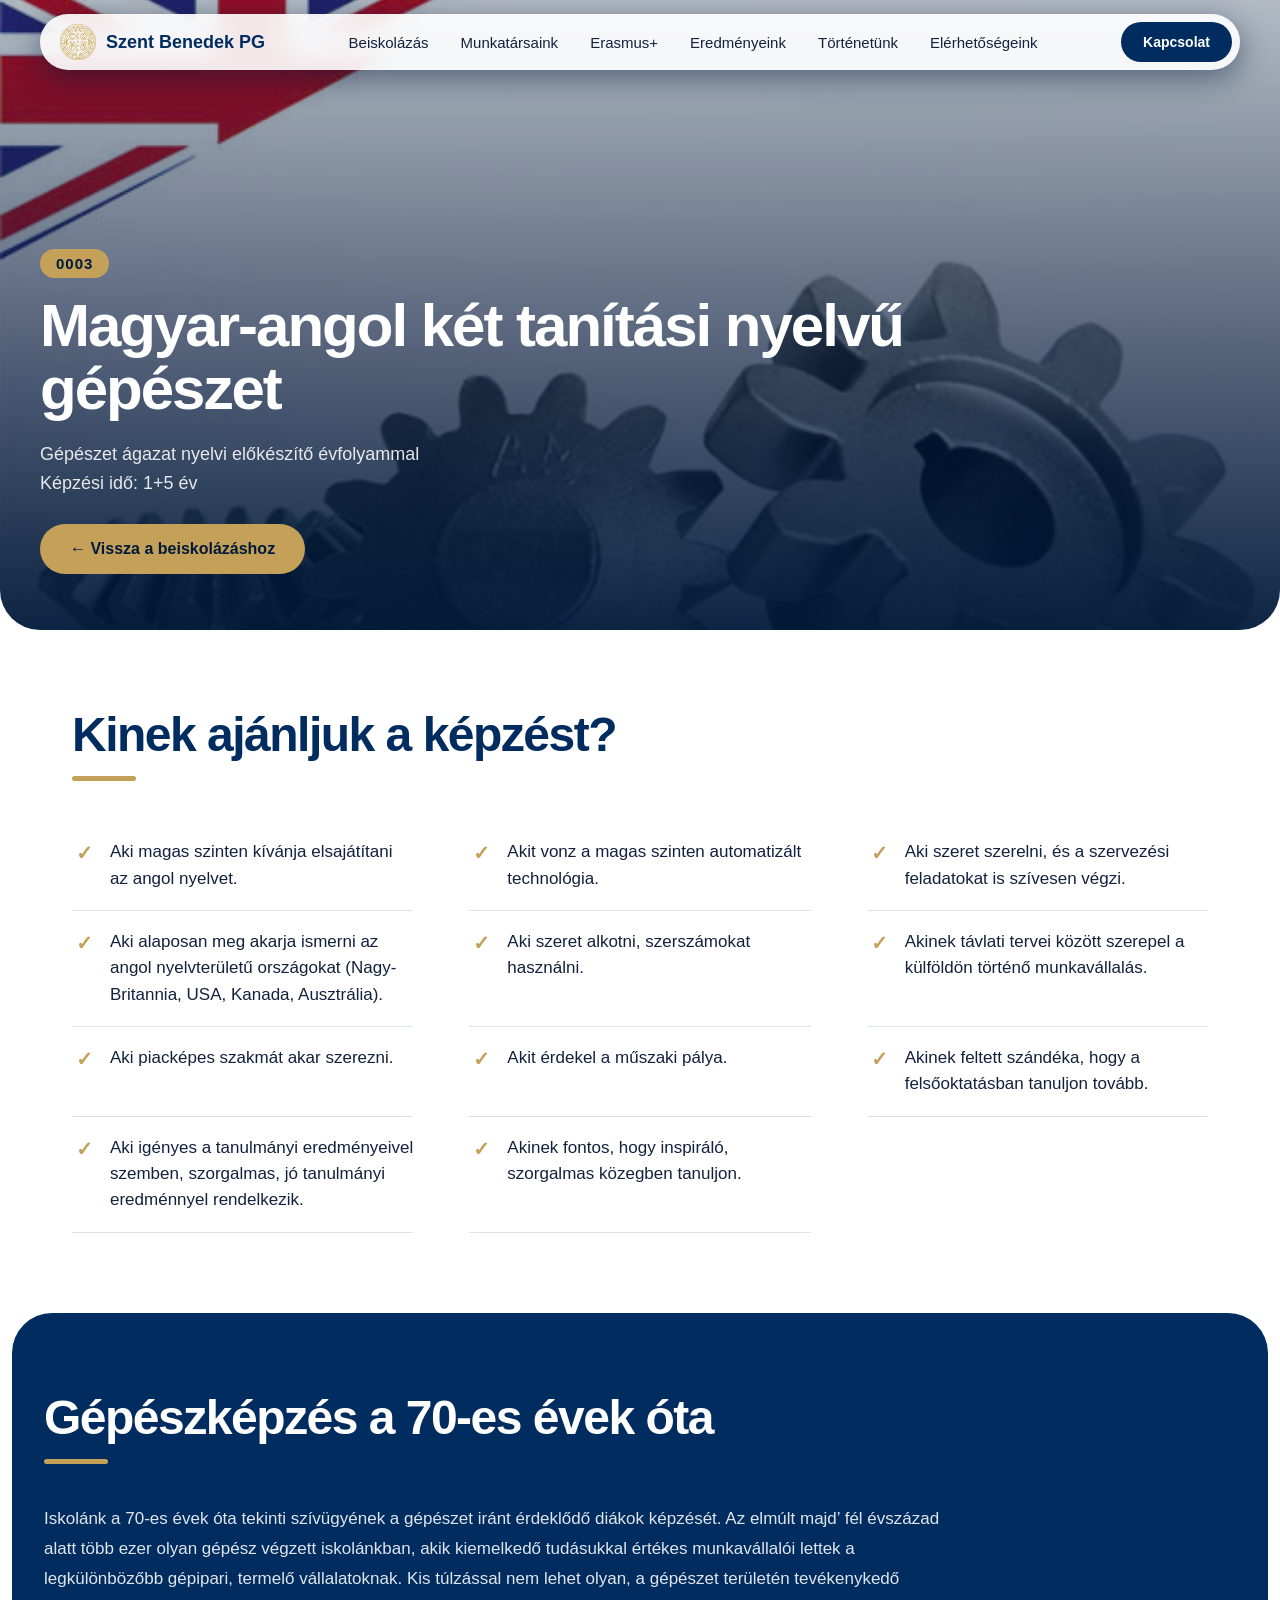
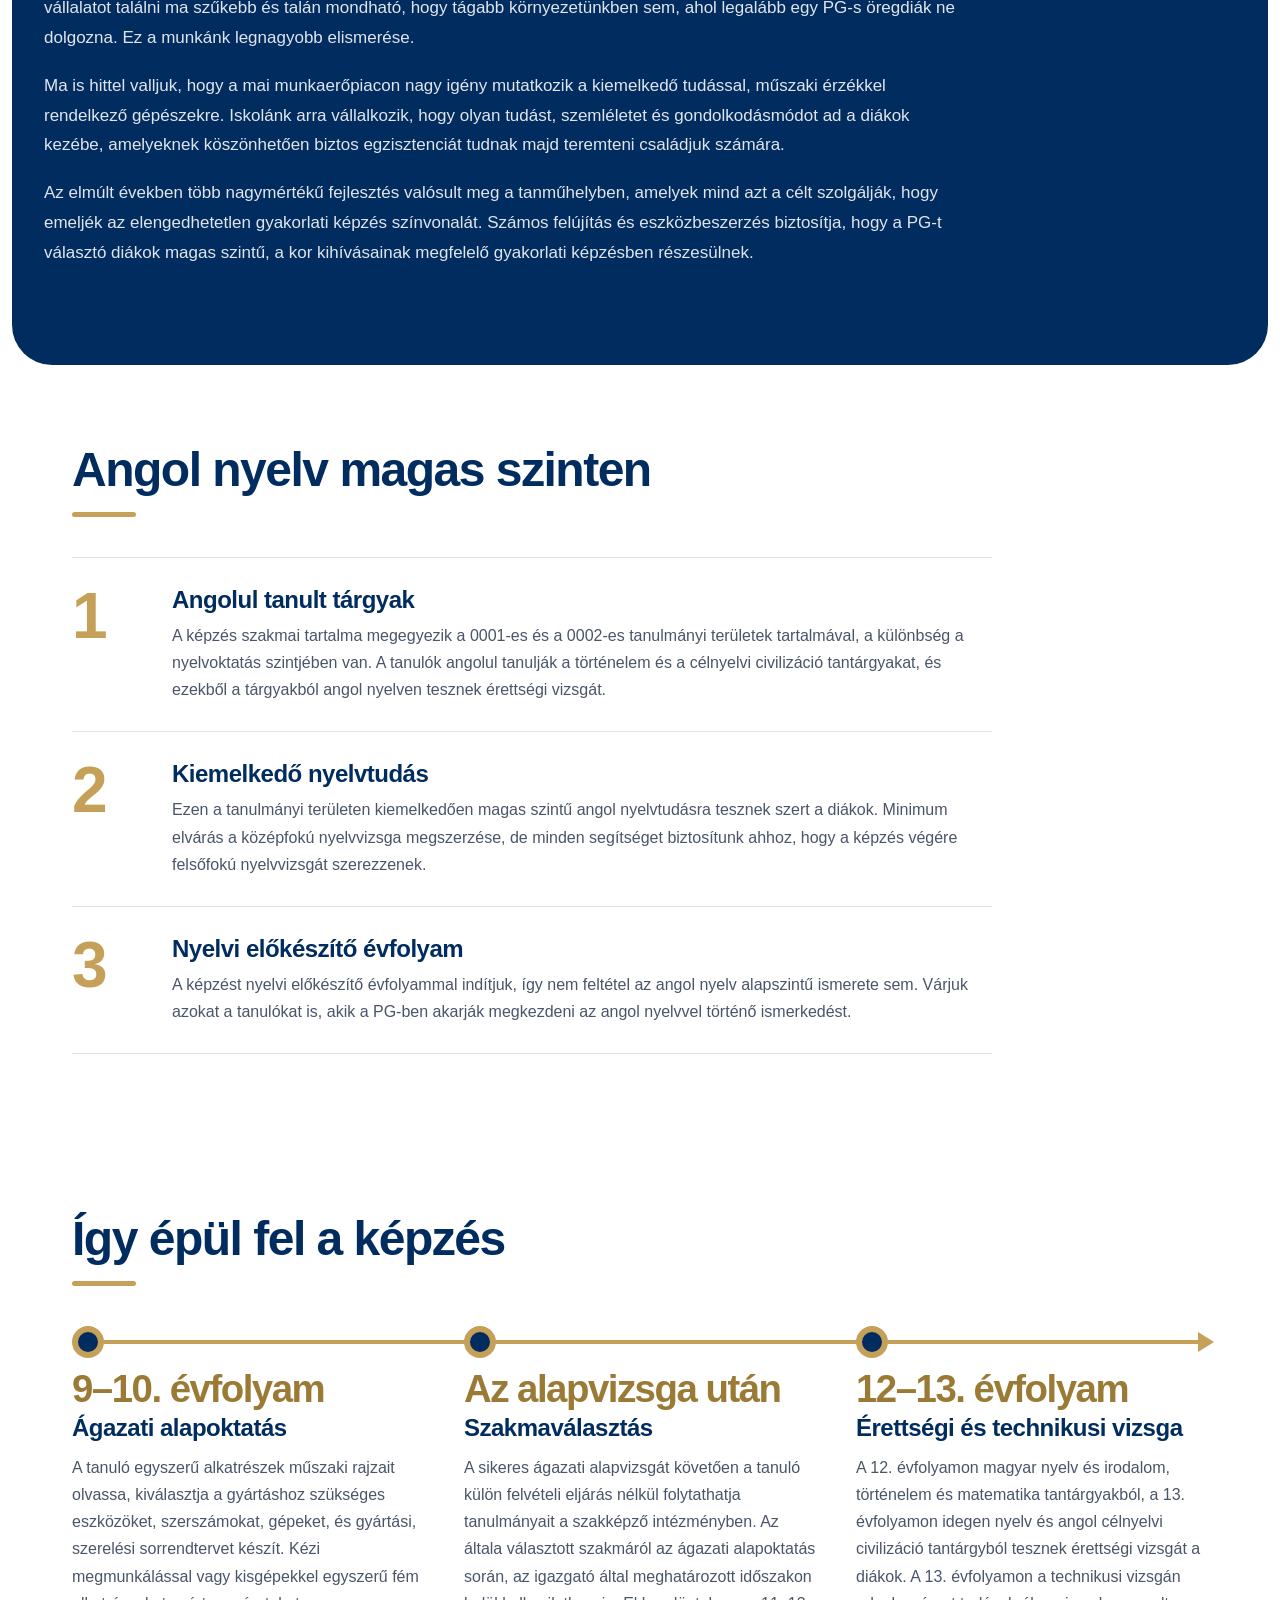
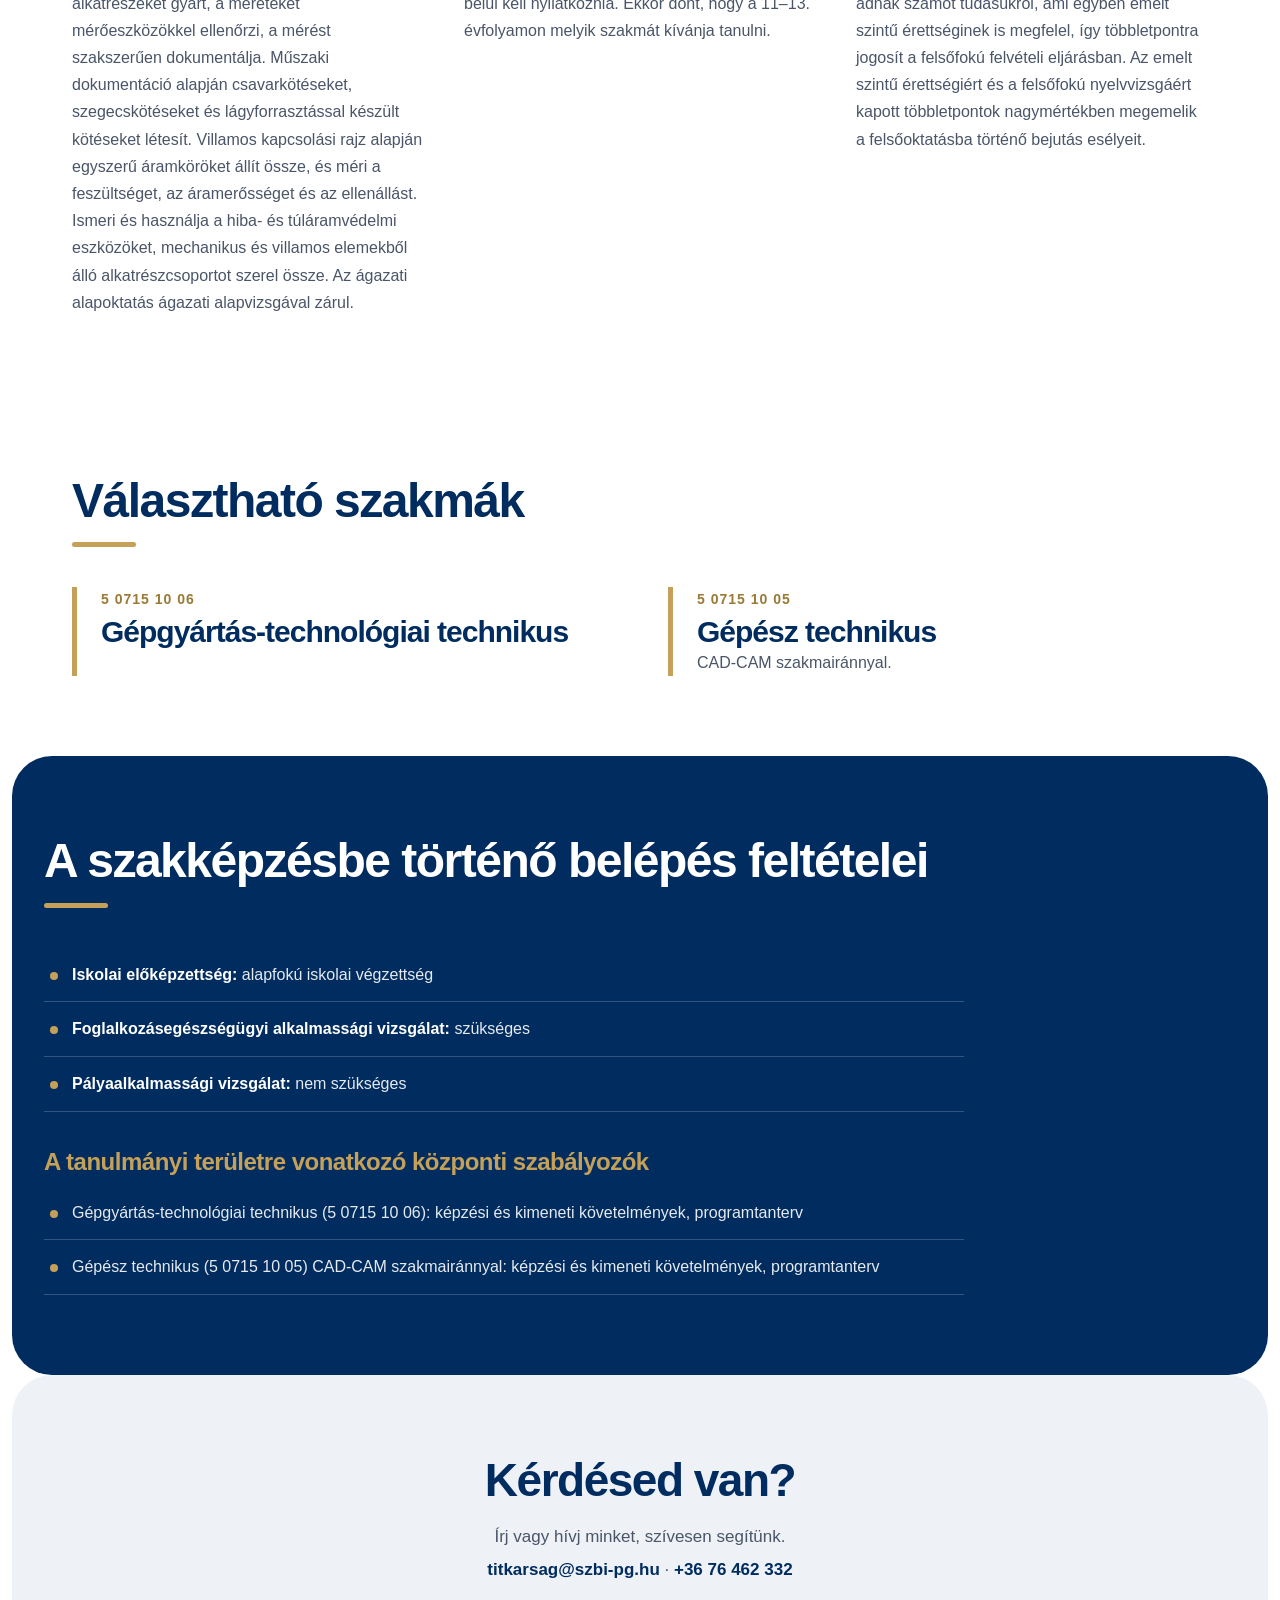
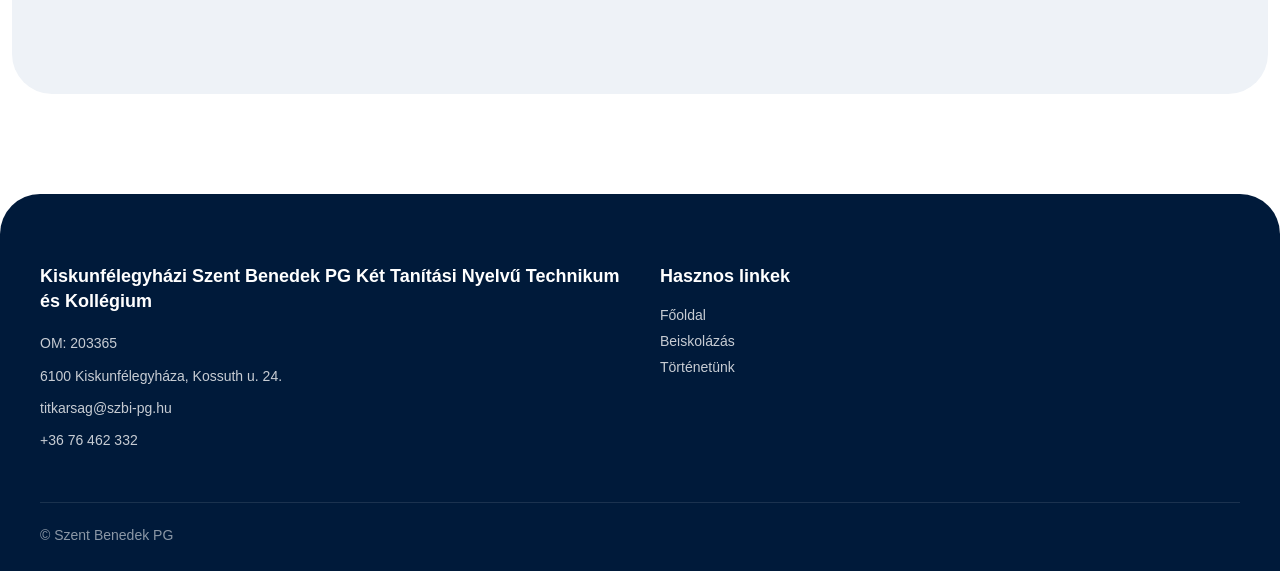
==== commit 0658e2cf: "Fix HTML structure and content in angol_gepesz.html" ====
--- a/angol_gepesz.html
+++ b/angol_gepesz.html
@@ -19,10 +19,10 @@
                 <li><a href="Erasmus_2022.html">Erasmus+</a></li>
                 <li><a href="eredmenyek.html">Eredményeink</a></li>
                 <li><a href="index.html#tortenet">Történetünk</a></li>
-                <li><a href="#kapcsolat">Kapcsolat</a></li>
+                <li><a href="#kapcsolat">Elérhetőségeink</a></li>
             </ul>
-            <a href="https://szbi-pg.hu/index.php/hu/beiskolazas" class="jelentkezes-gomb">
-                Jelentkezés
+            <a href="jelentkezes.html" class="jelentkezes-gomb">
+                Kapcsolat
             </a>
         </nav>
     </header>
@@ -183,9 +183,6 @@
                 <a href="mailto:titkarsag@szbi-pg.hu">titkarsag@szbi-pg.hu</a> ·
                 <a href="tel:+3676462332">+36 76 462 332</a>
             </p>
-            <a href="https://szbi-pg.hu/index.php/hu/beiskolazas" class="fo-gomb">
-                Jelentkezem
-            </a>
         </div>
     </section>
 
